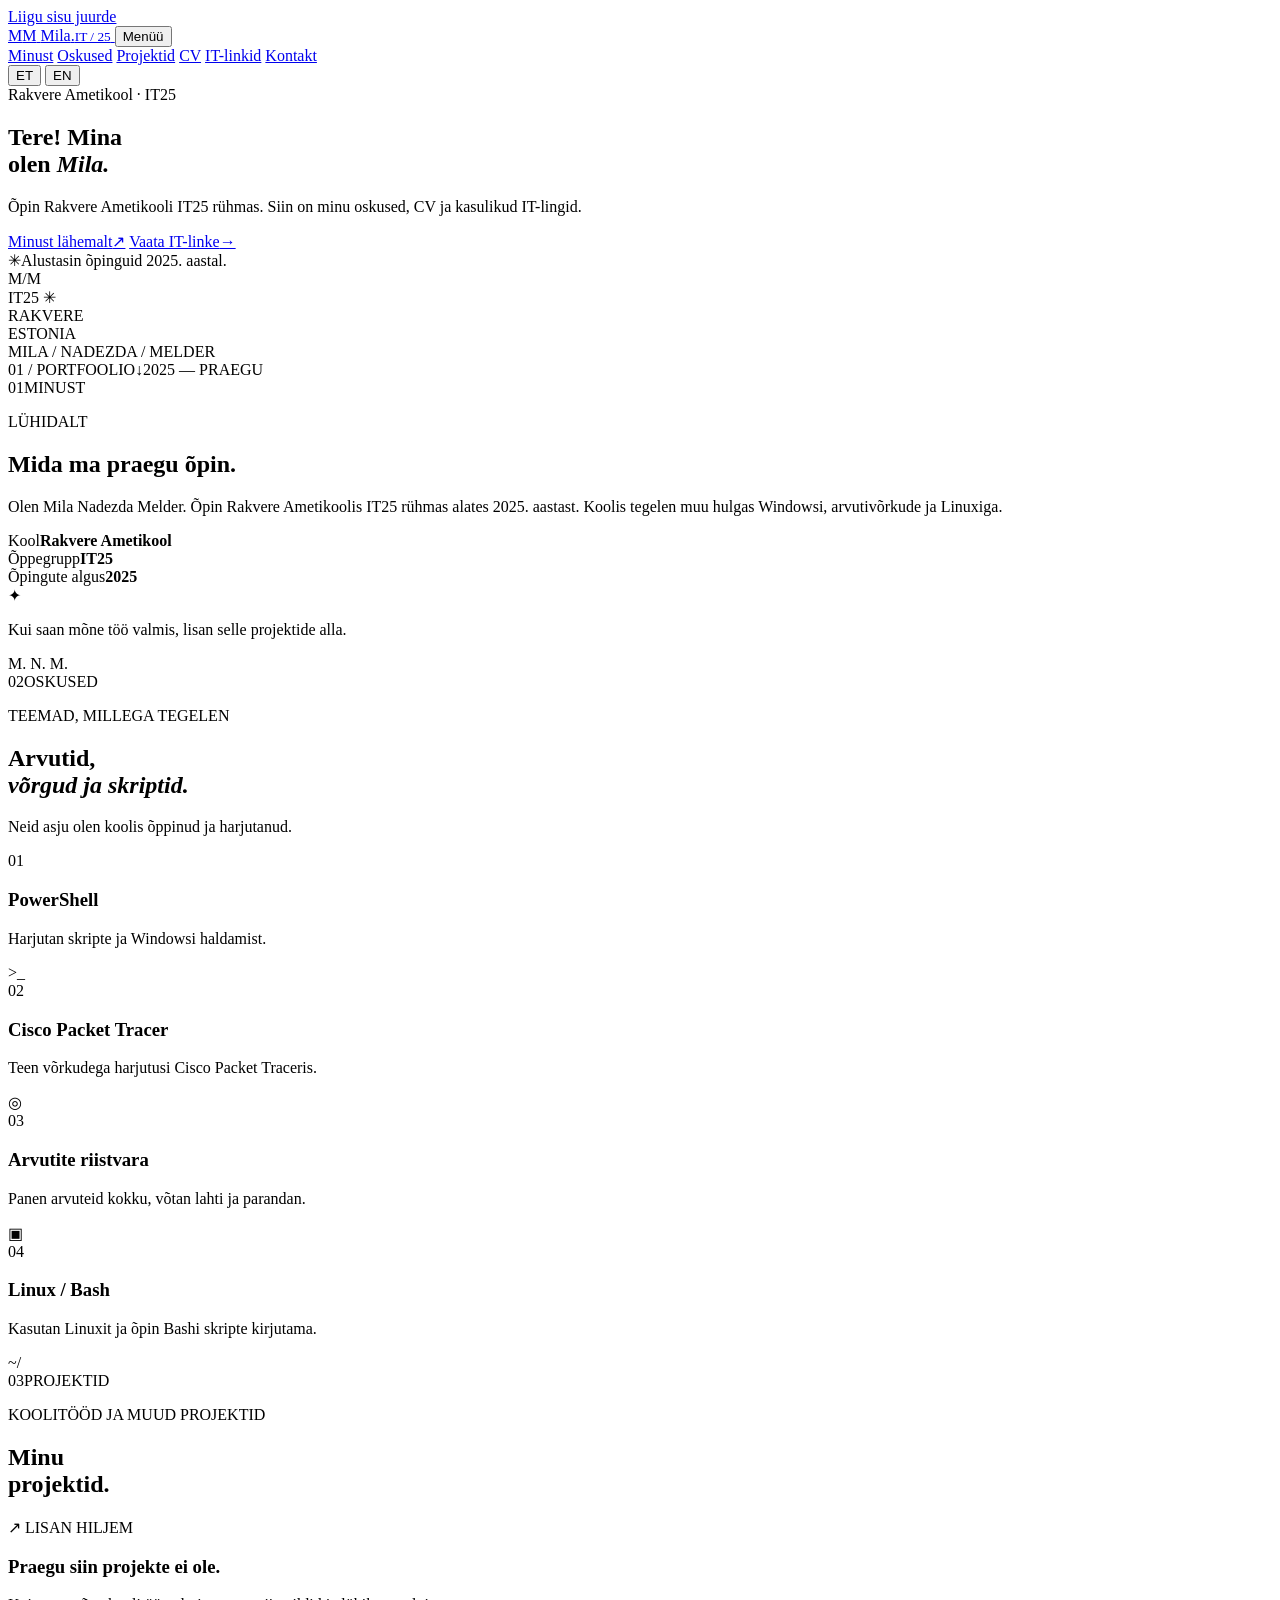
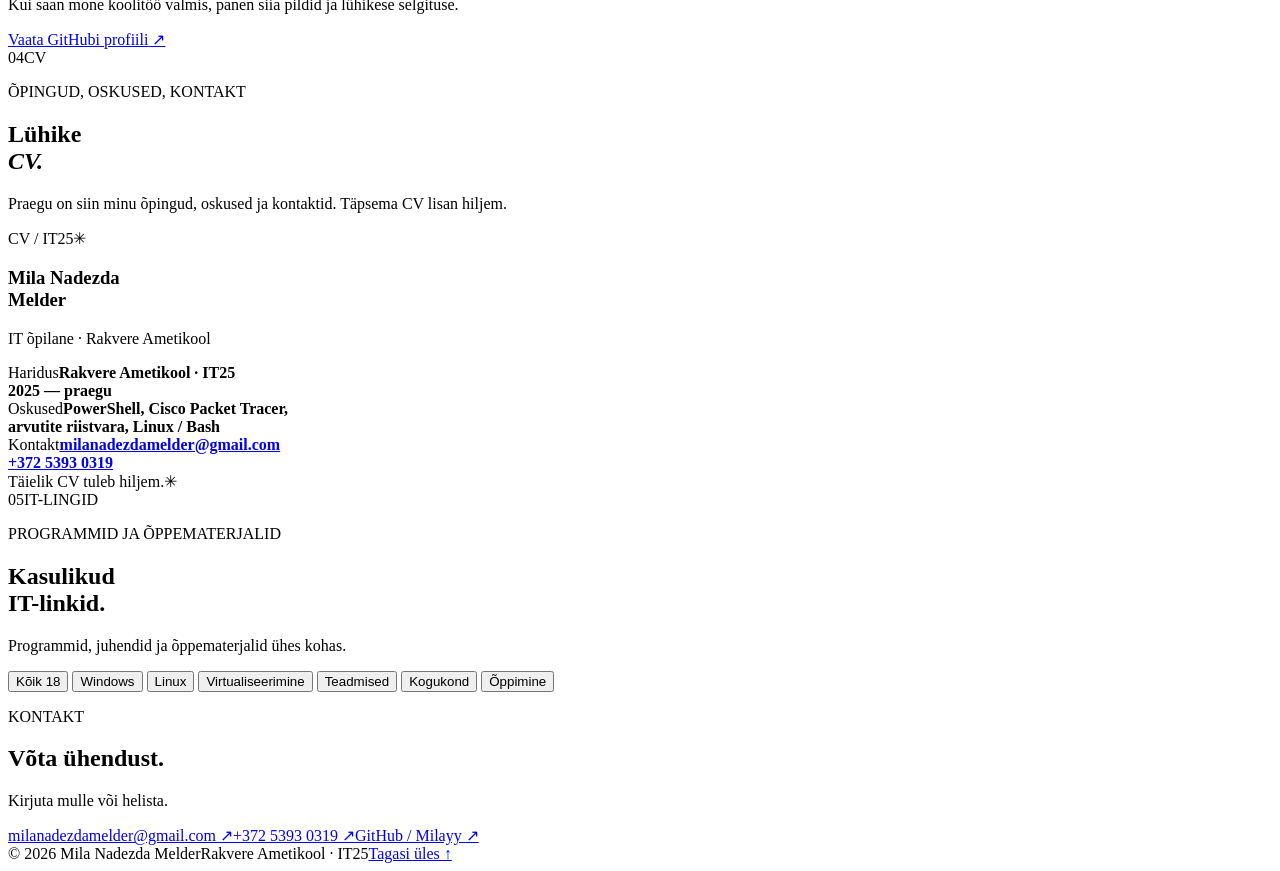
==== index.html @ a4688034 "Lisa index.html" ====
<!doctype html>
<html lang="et">
<head>
  <meta charset="utf-8">
  <meta name="viewport" content="width=device-width, initial-scale=1">
  <meta name="theme-color" content="#251a40">
  <meta name="description" content="Mila portfoolio: IT25 õpingud, oskused, CV ja kasulikud IT-lingid.">
  <title>Mila portfoolio</title>
  <link rel="stylesheet" href="styles.css">
  <script src="app.js" defer></script>
</head>
<body>
  <a class="skip-link" href="#main" data-i18n="skip">Liigu sisu juurde</a>
  <header class="site-header">
    <div class="header-inner wrap">
      <a class="wordmark" href="#algus" aria-label="Mila Nadezda Melder — avaleht">
        <span class="mark" aria-hidden="true"><span>M</span><span>M</span></span>
        <span class="wordmark-text">Mila<span class="wordmark-dot">.</span><small>IT / 25</small></span>
      </a>
      <button class="menu-toggle" type="button" aria-expanded="false" aria-controls="main-nav" data-i18n-aria="menu">Menüü</button>
      <nav id="main-nav" aria-label="Peamenüü">
        <a href="#minust" data-i18n="navAbout">Minust</a>
        <a href="#oskused" data-i18n="navSkills">Oskused</a>
        <a href="#tood" data-i18n="navWork">Projektid</a>
        <a href="#cv" data-i18n="navCv">CV</a>
        <a href="#lingid" data-i18n="navLinks">IT-linkid</a>
        <a href="#kontakt" data-i18n="navContact">Kontakt</a>
      </nav>
      <div class="language-switch" role="group" aria-label="Vali keel / Select language">
        <button type="button" data-lang="et" aria-pressed="true">ET</button>
        <button type="button" data-lang="en" aria-pressed="false">EN</button>
      </div>
    </div>
  </header>

  <main id="main">
    <section class="hero" id="algus" aria-labelledby="hero-title">
      <div class="hero-inner wrap">
        <div class="hero-copy">
          <div class="eyebrow"><span class="eyebrow-line"></span><span data-i18n="heroEyebrow">Rakvere Ametikool · IT25</span></div>
          <h1 id="hero-title"><span data-i18n="heroLine1">Tere! Mina</span><br><span data-i18n="heroLine2">olen </span><em>Mila.</em></h1>
          <p class="hero-lead" data-i18n="heroLead">Õpin Rakvere Ametikooli IT25 rühmas. Siin on minu oskused, CV ja kasulikud IT-lingid.</p>
          <div class="hero-actions">
            <a class="button button-dark" href="#minust"><span data-i18n="meetMila">Minust lähemalt</span><span aria-hidden="true">↗</span></a>
            <a class="text-link" href="#lingid"><span data-i18n="exploreLinks">Vaata IT-linke</span><span aria-hidden="true">→</span></a>
          </div>
          <div class="hero-note"><span class="note-star" aria-hidden="true">✳</span><span data-i18n="heroNote">Alustasin õpinguid 2025. aastal.</span></div>
        </div>
        <div class="hero-art" aria-label="Mila nimega abstraktne graafiline kujundus" role="img">
          <div class="art-grid" aria-hidden="true"></div>
          <div class="art-sun" aria-hidden="true"></div>
          <div class="art-frame" aria-hidden="true"><span class="art-initial">M</span><span class="art-slash">/</span><span class="art-initial art-second">M</span></div>
          <div class="art-sticker art-sticker-top">IT25 <span aria-hidden="true">✳</span></div>
          <div class="art-sticker art-sticker-bottom">RAKVERE<br>ESTONIA</div>
          <div class="art-caption" data-i18n="artCaption">MILA / NADEZDA / MELDER</div>
        </div>
      </div>
      <div class="hero-bottom wrap"><span>01 / <span data-i18n="portfolioLabel">PORTFOOLIO</span></span><span aria-hidden="true">↓</span><span data-i18n="heroPeriod">2025 — PRAEGU</span></div>
    </section>

    <section class="about section-pad wrap" id="minust" aria-labelledby="about-title">
      <div class="section-index"><span>01</span><span data-i18n="aboutLabel">MINUST</span></div>
      <div class="about-main">
        <p class="section-kicker" data-i18n="aboutKicker">LÜHIDALT</p>
        <h2 id="about-title" data-i18n="aboutTitle">Mida ma praegu õpin.</h2>
        <p class="about-copy" data-i18n="aboutCopy">Olen Mila Nadezda Melder. Õpin Rakvere Ametikoolis IT25 rühmas alates 2025. aastast. Koolis tegelen muu hulgas Windowsi, arvutivõrkude ja Linuxiga.</p>
        <div class="fact-strip">
          <div><span data-i18n="factSchool">Kool</span><strong>Rakvere Ametikool</strong></div>
          <div><span data-i18n="factGroup">Õppegrupp</span><strong>IT25</strong></div>
          <div><span data-i18n="factSince">Õpingute algus</span><strong>2025</strong></div>
        </div>
      </div>
      <div class="about-aside"><span class="aside-spark" aria-hidden="true">✦</span><p data-i18n="asideText">Kui saan mõne töö valmis, lisan selle projektide alla.</p><span class="aside-rule"></span><span class="aside-signature">M. N. M.</span></div>
    </section>

    <section class="skills section-pad" id="oskused" aria-labelledby="skills-title">
      <div class="wrap skills-grid">
        <div class="section-heading">
          <div class="section-index"><span>02</span><span data-i18n="skillsLabel">OSKUSED</span></div>
          <p class="section-kicker" data-i18n="skillsKicker">TEEMAD, MILLEGA TEGELEN</p>
          <h2 id="skills-title" data-i18n="skillsTitle">Arvutid,<br><em>võrgud ja skriptid.</em></h2>
          <p data-i18n="skillsIntro">Neid asju olen koolis õppinud ja harjutanud.</p>
        </div>
        <div class="skill-list">
          <article class="skill-item"><span class="skill-number">01</span><div><h3>PowerShell</h3><p data-i18n="skillPowerShell">Harjutan skripte ja Windowsi haldamist.</p></div><span class="skill-icon" aria-hidden="true">&gt;_</span></article>
          <article class="skill-item"><span class="skill-number">02</span><div><h3>Cisco Packet Tracer</h3><p data-i18n="skillCisco">Teen võrkudega harjutusi Cisco Packet Traceris.</p></div><span class="skill-icon" aria-hidden="true">◎</span></article>
          <article class="skill-item"><span class="skill-number">03</span><div><h3 data-i18n="hardwareTitle">Arvutite riistvara</h3><p data-i18n="skillHardware">Panen arvuteid kokku, võtan lahti ja parandan.</p></div><span class="skill-icon" aria-hidden="true">▣</span></article>
          <article class="skill-item"><span class="skill-number">04</span><div><h3>Linux / Bash</h3><p data-i18n="skillLinux">Kasutan Linuxit ja õpin Bashi skripte kirjutama.</p></div><span class="skill-icon" aria-hidden="true">~/</span></article>
        </div>
      </div>
    </section>

    <section class="work section-pad wrap" id="tood" aria-labelledby="work-title">
      <div class="section-index"><span>03</span><span data-i18n="workLabel">PROJEKTID</span></div>
      <div class="work-layout">
        <div class="work-heading"><p class="section-kicker" data-i18n="workKicker">KOOLITÖÖD JA MUUD PROJEKTID</p><h2 id="work-title" data-i18n="workTitle">Minu<br>projektid.</h2></div>
        <div class="work-card">
          <span class="work-card-icon" aria-hidden="true">↗</span>
          <span class="work-card-tag" data-i18n="workTag">LISAN HILJEM</span>
          <h3 data-i18n="workCardTitle">Praegu siin projekte ei ole.</h3>
          <p data-i18n="workCardCopy">Kui saan mõne koolitöö valmis, panen siia pildid ja lühikese selgituse.</p>
          <a href="https://github.com/Milayy" target="_blank" rel="noopener noreferrer"><span data-i18n="githubVisit">Vaata GitHubi profiili</span><span aria-hidden="true"> ↗</span></a>
        </div>
      </div>
    </section>

    <section class="cv section-pad" id="cv" aria-labelledby="cv-title">
      <div class="wrap cv-layout">
        <div class="section-heading">
          <div class="section-index"><span>04</span><span>CV</span></div>
          <p class="section-kicker" data-i18n="cvKicker">ÕPINGUD, OSKUSED, KONTAKT</p>
          <h2 id="cv-title" data-i18n="cvTitle">Lühike<br><em>CV.</em></h2>
          <p data-i18n="cvIntro">Praegu on siin minu õpingud, oskused ja kontaktid. Täpsema CV lisan hiljem.</p>
        </div>
        <div class="cv-paper">
          <div class="cv-paper-top"><span>CV / IT25</span><span class="cv-paper-symbol" aria-hidden="true">✳</span></div>
          <h3>Mila Nadezda<br>Melder</h3>
          <p class="cv-role" data-i18n="cvRole">IT õpilane · Rakvere Ametikool</p>
          <div class="cv-line"><span data-i18n="cvEducation">Haridus</span><strong>Rakvere Ametikool · IT25<br>2025 — <span data-i18n="now">praegu</span></strong></div>
          <div class="cv-line"><span data-i18n="cvSkills">Oskused</span><strong data-i18n="cvSkillsValue">PowerShell, Cisco Packet Tracer,<br>arvutite riistvara, Linux / Bash</strong></div>
          <div class="cv-line"><span data-i18n="cvContacts">Kontakt</span><strong><a href="mailto:milanadezdamelder@gmail.com">milanadezdamelder@gmail.com</a><br><a href="tel:+37253930319">+372 5393 0319</a></strong></div>
          <div class="cv-paper-bottom"><span data-i18n="cvFullLater">Täielik CV tuleb hiljem.</span><span aria-hidden="true">✳</span></div>
        </div>
      </div>
    </section>

    <section class="resources section-pad wrap" id="lingid" aria-labelledby="links-title">
      <div class="section-index"><span>05</span><span data-i18n="linksLabel">IT-LINGID</span></div>
      <div class="resources-heading"><div><p class="section-kicker" data-i18n="linksKicker">PROGRAMMID JA ÕPPEMATERJALID</p><h2 id="links-title" data-i18n="linksTitle">Kasulikud<br>IT-linkid.</h2></div><p data-i18n="linksIntro">Programmid, juhendid ja õppematerjalid ühes kohas.</p></div>
      <div class="resource-controls" role="group" aria-label="Filtreeri IT-linke / Filter IT links">
        <button type="button" data-filter="all" class="active" aria-pressed="true" data-i18n="filterAll">Kõik <span>18</span></button>
        <button type="button" data-filter="windows" aria-pressed="false" data-i18n="filterWindows">Windows</button>
        <button type="button" data-filter="linux" aria-pressed="false">Linux</button>
        <button type="button" data-filter="virtual" aria-pressed="false" data-i18n="filterVirtual">Virtualiseerimine</button>
        <button type="button" data-filter="reference" aria-pressed="false" data-i18n="filterReference">Teadmised</button>
        <button type="button" data-filter="community" aria-pressed="false" data-i18n="filterCommunity">Kogukond</button>
        <button type="button" data-filter="learning" aria-pressed="false" data-i18n="filterLearning">Õppimine</button>
      </div>
      <div id="resource-grid" class="resource-grid" aria-live="polite"></div>
    </section>

    <section class="contact" id="kontakt" aria-labelledby="contact-title">
      <div class="wrap contact-inner"><div><p class="section-kicker" data-i18n="contactKicker">KONTAKT</p><h2 id="contact-title" data-i18n="contactTitle">Võta ühendust<span>.</span></h2><p data-i18n="contactCopy">Kirjuta mulle või helista.</p></div><div class="contact-details"><a class="contact-email" href="mailto:milanadezdamelder@gmail.com">milanadezdamelder@gmail.com <span aria-hidden="true">↗</span></a><a href="tel:+37253930319">+372 5393 0319 <span aria-hidden="true">↗</span></a><a href="https://github.com/Milayy" target="_blank" rel="noopener noreferrer">GitHub / Milayy <span aria-hidden="true">↗</span></a></div></div>
    </section>
  </main>
  <footer class="footer"><div class="wrap footer-inner"><span>© <span id="year">2026</span> Mila Nadezda Melder</span><span data-i18n="footerSchool">Rakvere Ametikool · IT25</span><a href="#algus" data-i18n="backTop">Tagasi üles ↑</a></div></footer>
</body>
</html>
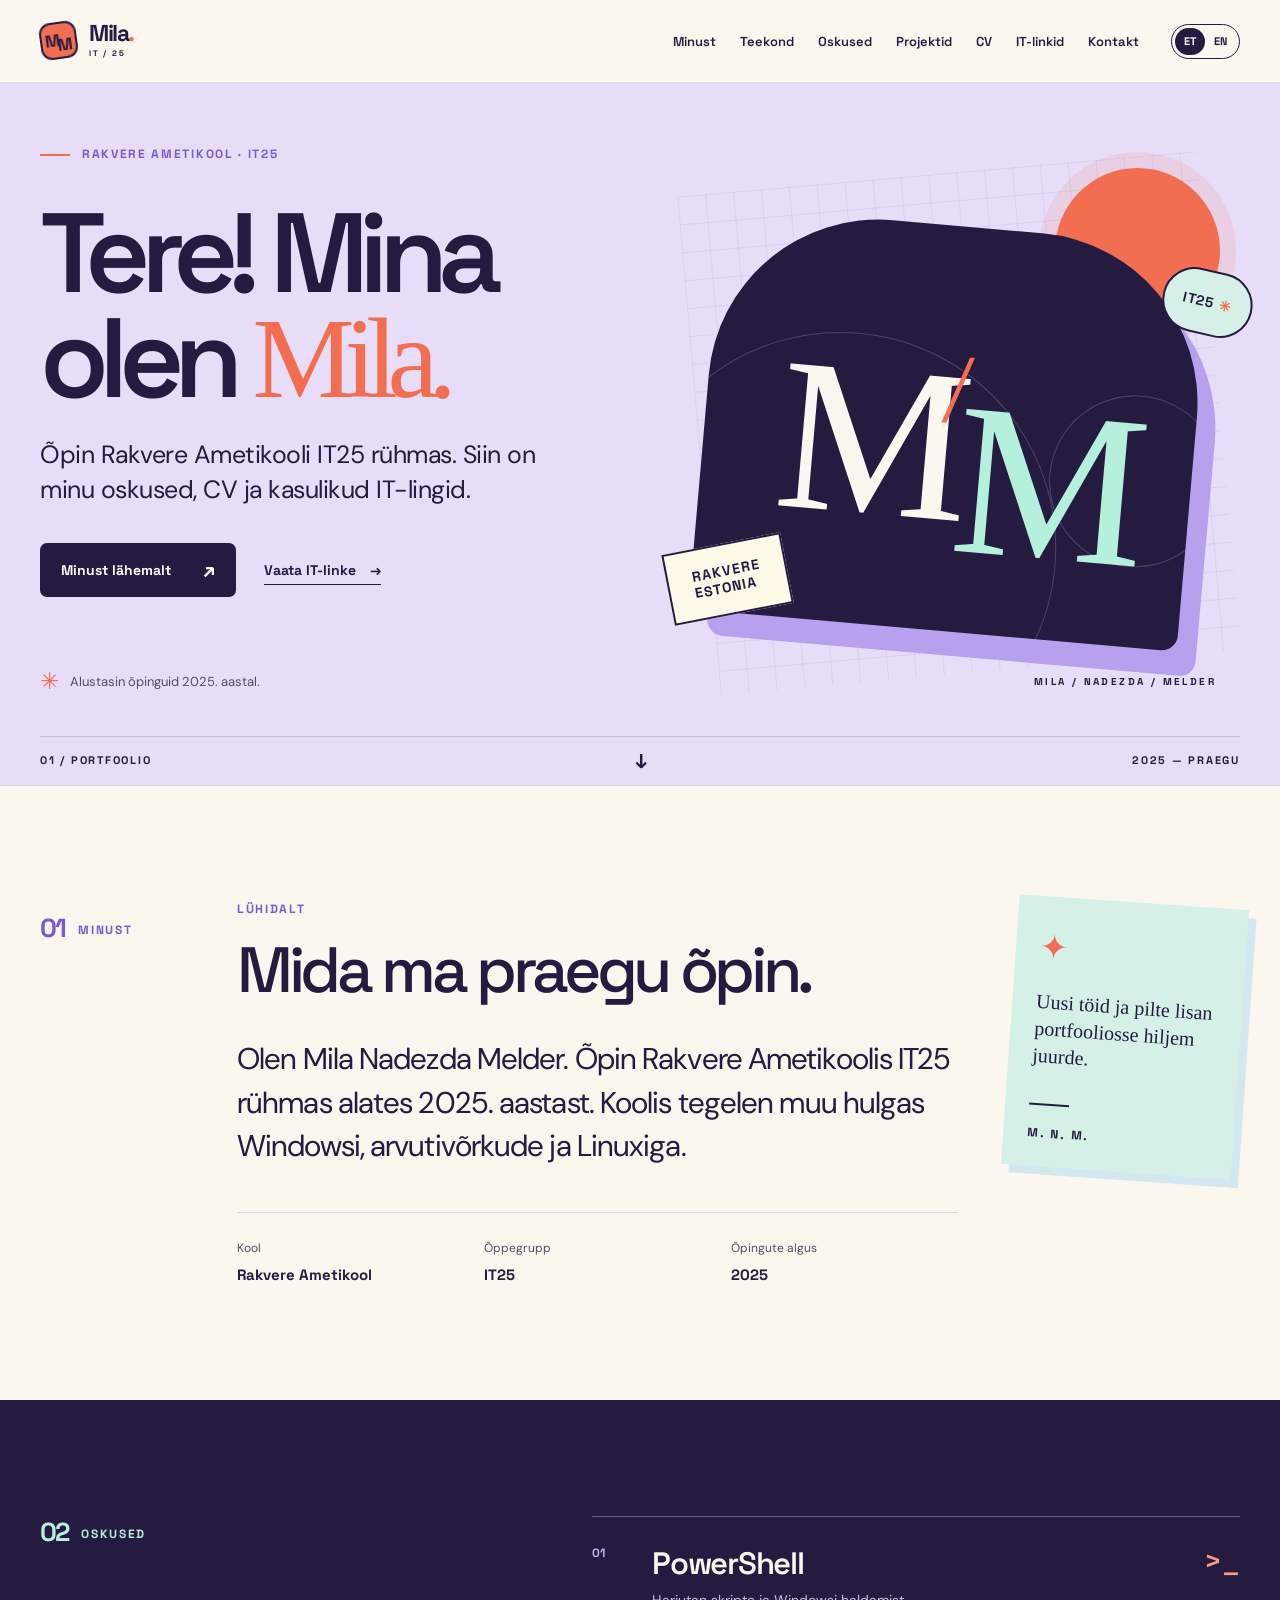
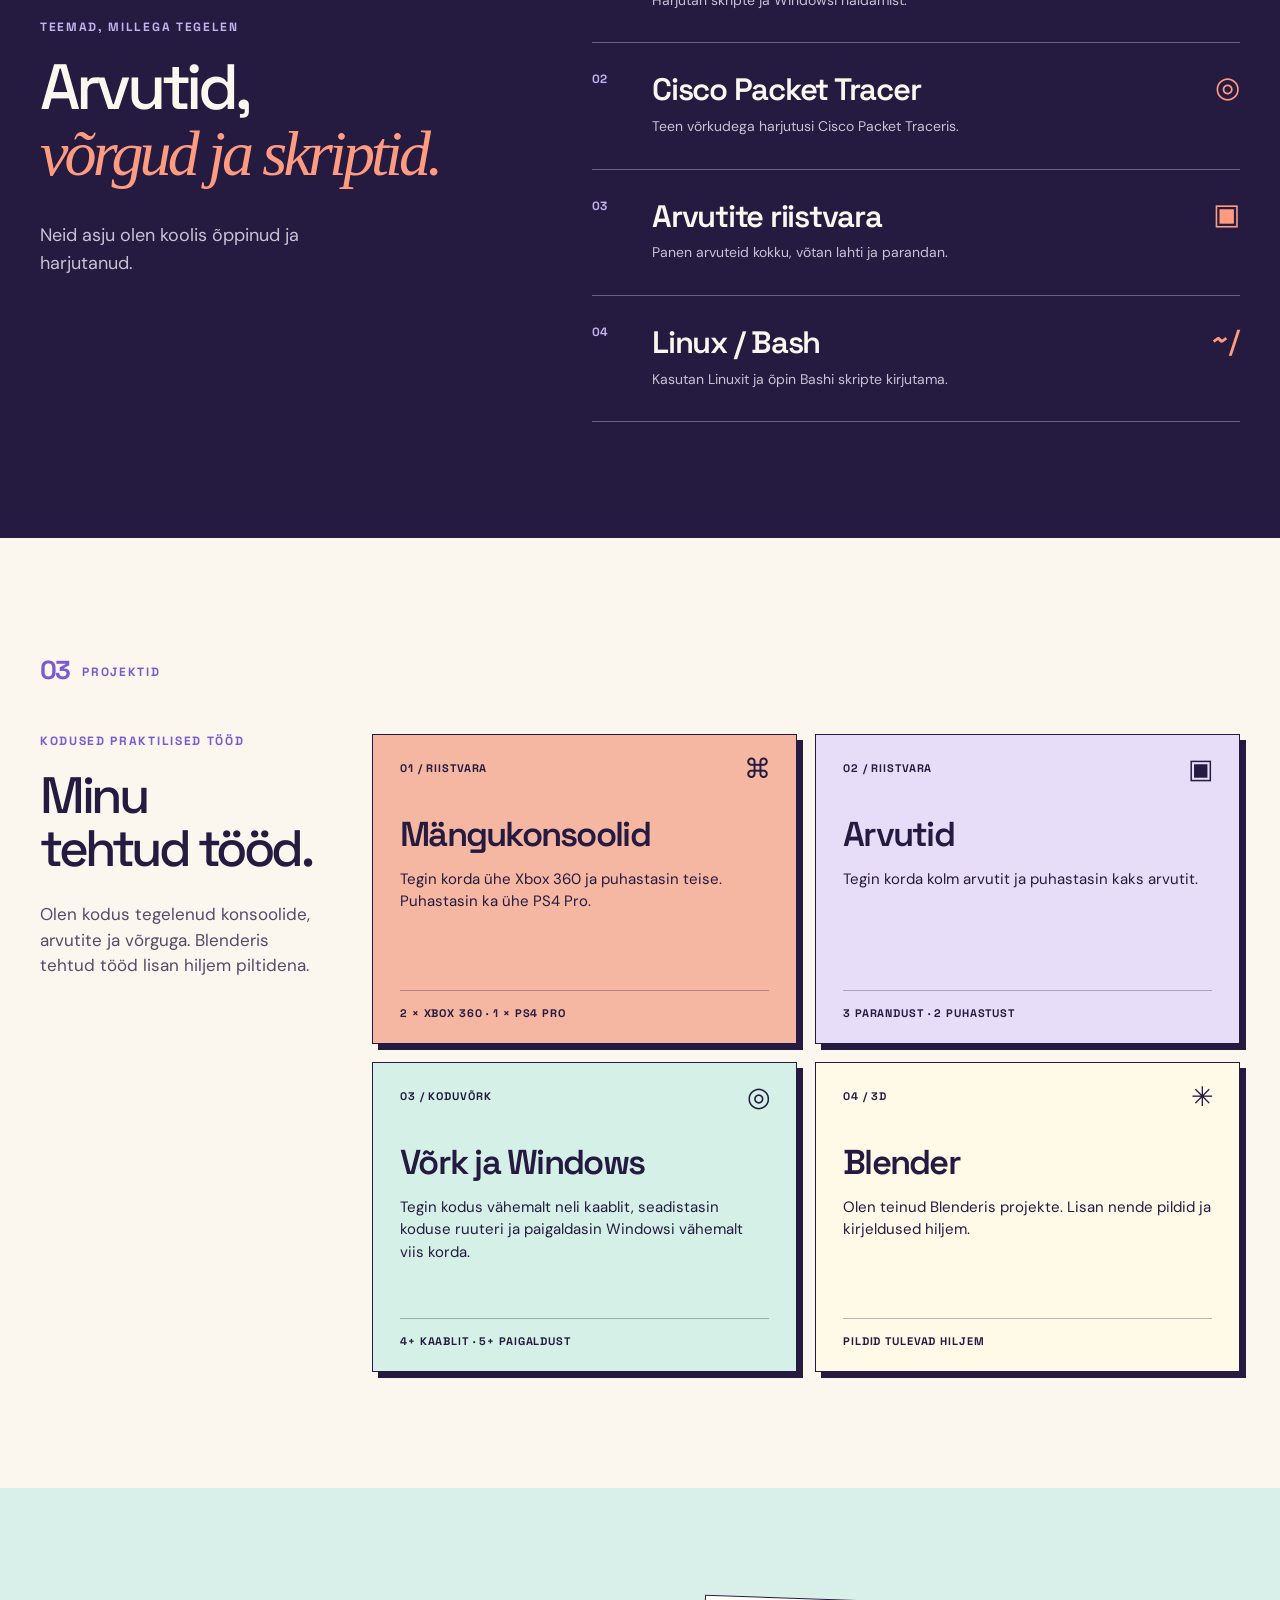
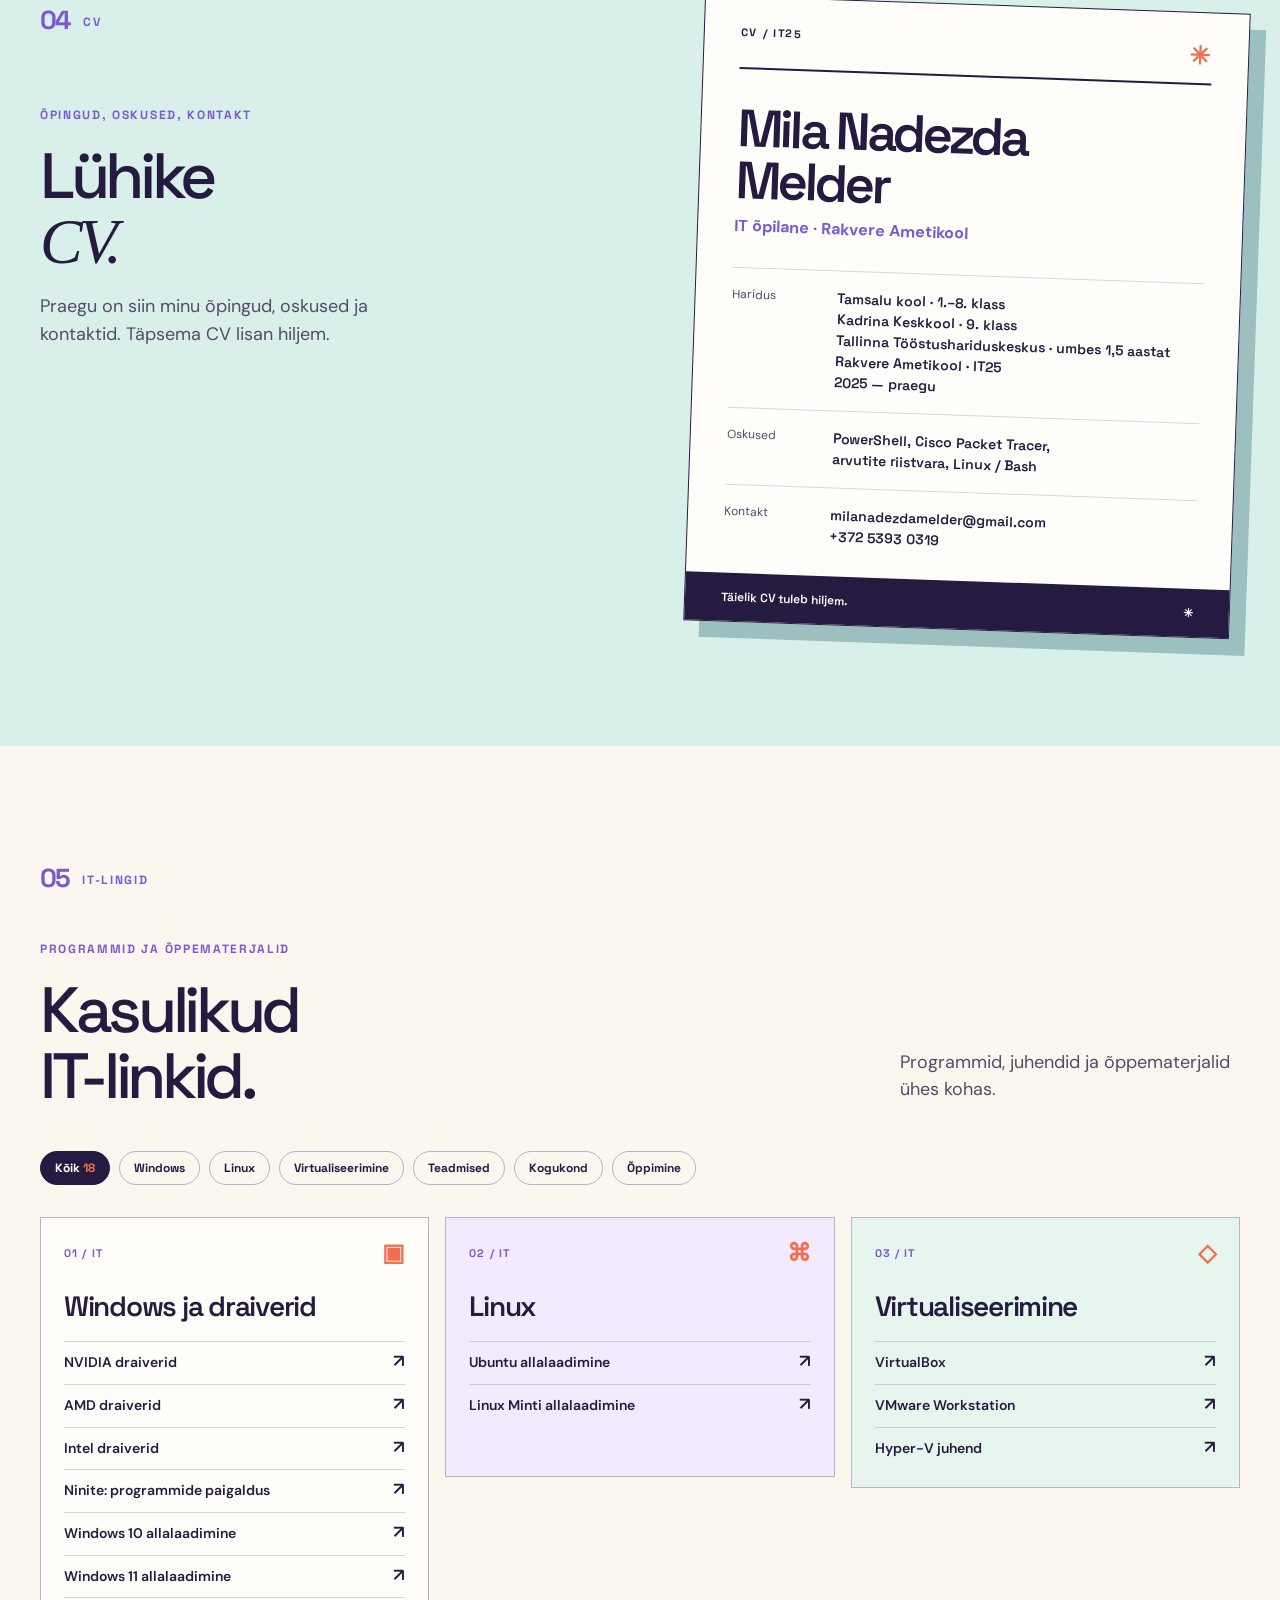
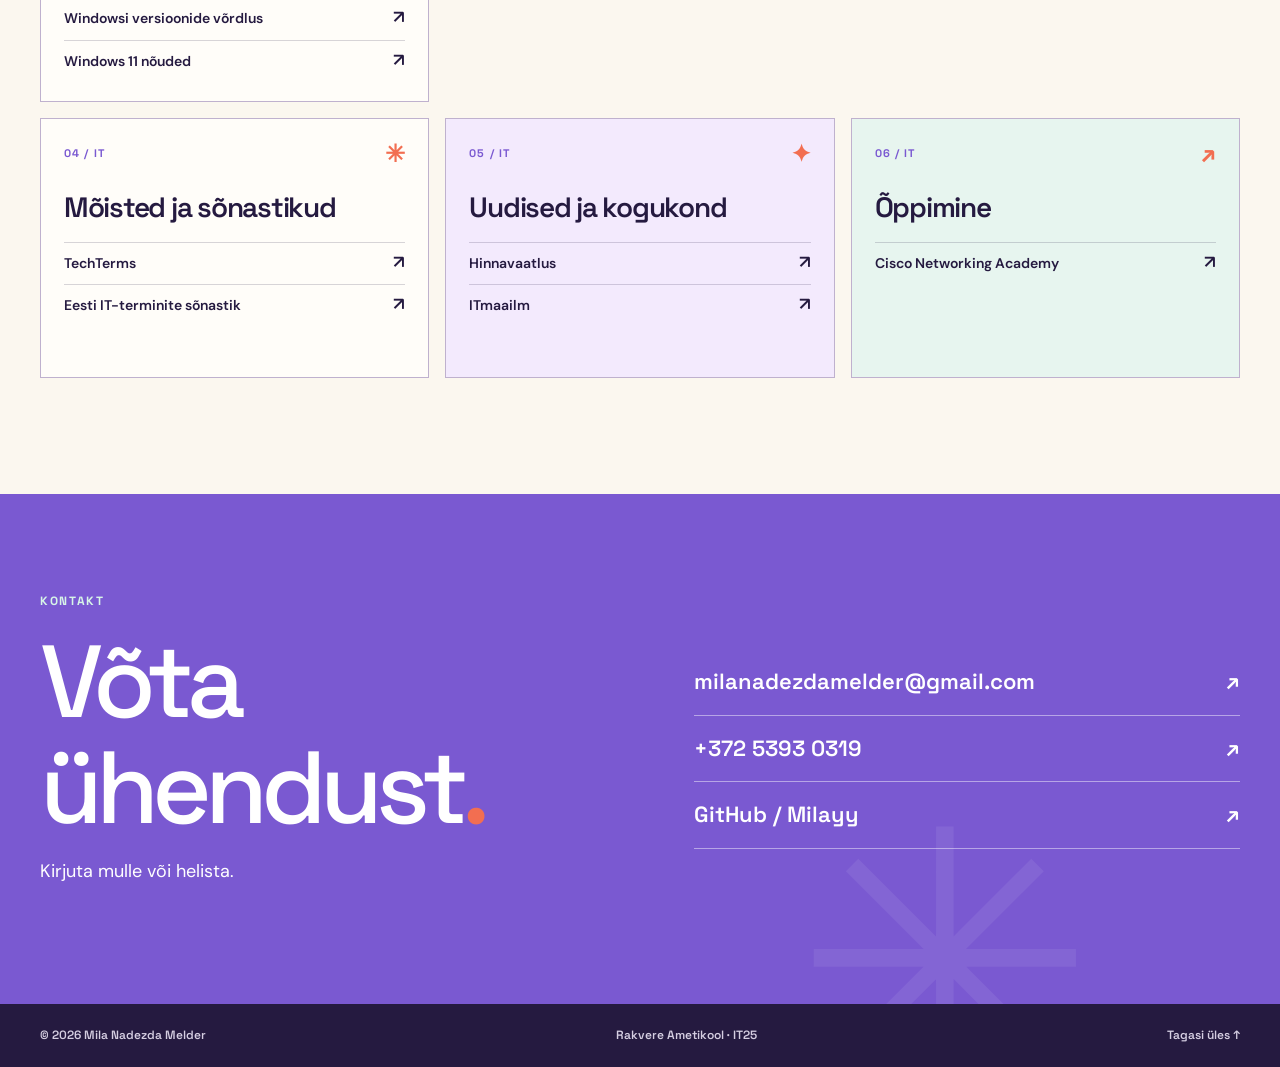
==== commit 2561f1d7: "Uuenda index.html" ====
--- a/index.html
+++ b/index.html
@@ -9,7 +9,7 @@
   <link rel="stylesheet" href="styles.css">
   <script src="app.js" defer></script>
 </head>
-<body>
+<body data-page="home">
   <a class="skip-link" href="#main" data-i18n="skip">Liigu sisu juurde</a>
   <header class="site-header">
     <div class="header-inner wrap">
@@ -20,6 +20,7 @@
       <button class="menu-toggle" type="button" aria-expanded="false" aria-controls="main-nav" data-i18n-aria="menu">Menüü</button>
       <nav id="main-nav" aria-label="Peamenüü">
         <a href="#minust" data-i18n="navAbout">Minust</a>
+        <a href="teekond.html" data-i18n="navJourney">Teekond</a>
         <a href="#oskused" data-i18n="navSkills">Oskused</a>
         <a href="#tood" data-i18n="navWork">Projektid</a>
         <a href="#cv" data-i18n="navCv">CV</a>
@@ -70,7 +71,7 @@
           <div><span data-i18n="factSince">Õpingute algus</span><strong>2025</strong></div>
         </div>
       </div>
-      <div class="about-aside"><span class="aside-spark" aria-hidden="true">✦</span><p data-i18n="asideText">Kui saan mõne töö valmis, lisan selle projektide alla.</p><span class="aside-rule"></span><span class="aside-signature">M. N. M.</span></div>
+      <div class="about-aside"><span class="aside-spark" aria-hidden="true">✦</span><p data-i18n="asideText">Uusi töid ja pilte lisan portfooliosse hiljem juurde.</p><span class="aside-rule"></span><span class="aside-signature">M. N. M.</span></div>
     </section>
 
     <section class="skills section-pad" id="oskused" aria-labelledby="skills-title">
@@ -93,13 +94,12 @@
     <section class="work section-pad wrap" id="tood" aria-labelledby="work-title">
       <div class="section-index"><span>03</span><span data-i18n="workLabel">PROJEKTID</span></div>
       <div class="work-layout">
-        <div class="work-heading"><p class="section-kicker" data-i18n="workKicker">KOOLITÖÖD JA MUUD PROJEKTID</p><h2 id="work-title" data-i18n="workTitle">Minu<br>projektid.</h2></div>
-        <div class="work-card">
-          <span class="work-card-icon" aria-hidden="true">↗</span>
-          <span class="work-card-tag" data-i18n="workTag">LISAN HILJEM</span>
-          <h3 data-i18n="workCardTitle">Praegu siin projekte ei ole.</h3>
-          <p data-i18n="workCardCopy">Kui saan mõne koolitöö valmis, panen siia pildid ja lühikese selgituse.</p>
-          <a href="https://github.com/Milayy" target="_blank" rel="noopener noreferrer"><span data-i18n="githubVisit">Vaata GitHubi profiili</span><span aria-hidden="true"> ↗</span></a>
+        <div class="work-heading"><p class="section-kicker" data-i18n="workKicker">KODUSED PRAKTILISED TÖÖD</p><h2 id="work-title" data-i18n="workTitle">Minu<br>tehtud tööd.</h2><p data-i18n="workIntro">Olen kodus tegelenud konsoolide, arvutite ja võrguga. Blenderis tehtud tööd lisan hiljem piltidena.</p></div>
+        <div class="work-grid">
+          <article class="project-card"><span class="project-number">01 / <span data-i18n="projectHardware">RIISTVARA</span></span><span class="project-icon" aria-hidden="true">⌘</span><h3 data-i18n="projectConsolesTitle">Mängukonsoolid</h3><p data-i18n="projectConsolesCopy">Tegin korda ühe Xbox 360 ja puhastasin teise. Puhastasin ka ühe PS4 Pro.</p><span class="project-detail">2 × XBOX 360 · 1 × PS4 PRO</span></article>
+          <article class="project-card"><span class="project-number">02 / <span data-i18n="projectHardware">RIISTVARA</span></span><span class="project-icon" aria-hidden="true">▣</span><h3 data-i18n="projectComputersTitle">Arvutid</h3><p data-i18n="projectComputersCopy">Tegin korda kolm arvutit ja puhastasin kaks arvutit.</p><span class="project-detail" data-i18n="projectComputersDetail">3 PARANDUST · 2 PUHASTUST</span></article>
+          <article class="project-card"><span class="project-number">03 / <span data-i18n="projectNetwork">KODUVÕRK</span></span><span class="project-icon" aria-hidden="true">◎</span><h3 data-i18n="projectNetworkTitle">Võrk ja Windows</h3><p data-i18n="projectNetworkCopy">Tegin kodus vähemalt neli kaablit, seadistasin koduse ruuteri ja paigaldasin Windowsi vähemalt viis korda.</p><span class="project-detail" data-i18n="projectNetworkDetail">4+ KAABLIT · 5+ PAIGALDUST</span></article>
+          <article class="project-card"><span class="project-number">04 / <span data-i18n="projectCreative">3D</span></span><span class="project-icon" aria-hidden="true">✳</span><h3>Blender</h3><p data-i18n="projectBlenderCopy">Olen teinud Blenderis projekte. Lisan nende pildid ja kirjeldused hiljem.</p><span class="project-detail" data-i18n="projectBlenderDetail">PILDID TULEVAD HILJEM</span></article>
         </div>
       </div>
     </section>
@@ -116,7 +116,7 @@
           <div class="cv-paper-top"><span>CV / IT25</span><span class="cv-paper-symbol" aria-hidden="true">✳</span></div>
           <h3>Mila Nadezda<br>Melder</h3>
           <p class="cv-role" data-i18n="cvRole">IT õpilane · Rakvere Ametikool</p>
-          <div class="cv-line"><span data-i18n="cvEducation">Haridus</span><strong>Rakvere Ametikool · IT25<br>2025 — <span data-i18n="now">praegu</span></strong></div>
+          <div class="cv-line"><span data-i18n="cvEducation">Haridus</span><strong><span data-i18n="cvBasic">Tamsalu kool · 1.–8. klass<br>Kadrina Keskkool · 9. klass<br>Tallinna Tööstushariduskeskus · umbes 1,5 aastat</span><br>Rakvere Ametikool · IT25<br>2025 — <span data-i18n="now">praegu</span></strong></div>
           <div class="cv-line"><span data-i18n="cvSkills">Oskused</span><strong data-i18n="cvSkillsValue">PowerShell, Cisco Packet Tracer,<br>arvutite riistvara, Linux / Bash</strong></div>
           <div class="cv-line"><span data-i18n="cvContacts">Kontakt</span><strong><a href="mailto:milanadezdamelder@gmail.com">milanadezdamelder@gmail.com</a><br><a href="tel:+37253930319">+372 5393 0319</a></strong></div>
           <div class="cv-paper-bottom"><span data-i18n="cvFullLater">Täielik CV tuleb hiljem.</span><span aria-hidden="true">✳</span></div>
--- a/styles.css
+++ b/styles.css
@@ -0,0 +1,53 @@
+@import url('https://fonts.googleapis.com/css2?family=DM+Sans:wght@400;500;600;700&family=Space+Grotesk:wght@400;500;600;700&display=swap');
+
+:root{--ink:#251a40;--ink-soft:#554a68;--paper:#fbf7ef;--white:#fffdf9;--violet:#7a59d1;--coral:#f26e51;--mint:#d5f1e7;--line:#dcd4e4;--serif:Georgia,'Times New Roman',serif;--sans:'DM Sans',Arial,sans-serif;--display:'Space Grotesk',Arial,sans-serif}
+*{box-sizing:border-box}html{scroll-behavior:smooth;scroll-padding-top:90px}body{margin:0;background:var(--paper);color:var(--ink);font-family:var(--sans);font-size:16px;line-height:1.55}button,a{font:inherit}button{cursor:pointer}a{color:inherit}a:focus-visible,button:focus-visible{outline:3px solid var(--coral);outline-offset:4px}::selection{background:#d9c8fa;color:var(--ink)}.wrap{width:min(1200px,calc(100% - 64px));margin:0 auto}.skip-link{position:absolute;z-index:20;top:-60px;left:16px;padding:9px 16px;background:var(--white)}.skip-link:focus{top:10px}.section-pad{padding-top:116px;padding-bottom:116px}.section-kicker,.section-index,.eyebrow{font:700 12px/1.3 var(--display);letter-spacing:.14em;text-transform:uppercase}.section-kicker{color:var(--violet);margin:0 0 20px}.section-index{display:flex;align-items:center;gap:14px;color:var(--violet);white-space:nowrap}.section-index span:first-child{font-size:26px;letter-spacing:-.09em}.section-index span:nth-child(2){padding-top:3px}.section-heading h2,.about h2,.work h2,.resources h2,.contact h2{font:500 clamp(42px,5vw,74px)/1.03 var(--display);letter-spacing:-.068em;margin:0}.section-heading h2 em{font-family:var(--serif);font-weight:400;letter-spacing:-.06em}.section-heading>p:last-child{max-width:360px;color:var(--ink-soft);font-size:18px}
+
+.site-header{position:sticky;top:0;z-index:10;background:rgba(251,247,239,.94);border-bottom:1px solid rgba(37,26,64,.12);backdrop-filter:blur(16px)}.header-inner{min-height:82px;display:flex;align-items:center;gap:32px}.wordmark{display:flex;align-items:center;gap:12px;text-decoration:none;flex-shrink:0}.mark{width:37px;height:37px;border:2px solid var(--ink);border-radius:11px;display:flex;align-items:center;justify-content:center;transform:rotate(-8deg);font:bold 17px/1 var(--display);letter-spacing:-.21em;padding-right:4px;background:var(--coral)}.mark span:nth-child(2){transform:translateY(5px)}.wordmark-text{font:700 23px/1 var(--display);letter-spacing:-.06em}.wordmark-dot{color:var(--coral)}.wordmark small{display:block;font:700 8px/1.6 var(--display);letter-spacing:.22em;margin-top:2px}.header-inner nav{display:flex;align-items:center;gap:24px;margin-left:auto}.header-inner nav a{font:600 13px/1 var(--display);text-decoration:none;transition:color .2s}.header-inner nav a:hover{color:var(--violet)}.language-switch{display:flex;border:1px solid var(--ink);border-radius:40px;padding:3px;flex-shrink:0}.language-switch button{border:0;background:transparent;color:var(--ink);border-radius:30px;font:700 11px/1 var(--display);padding:8px 9px}.language-switch button[aria-pressed=true]{background:var(--ink);color:#fff}.menu-toggle{display:none}
+
+.hero{background:#e7ddf9;overflow:hidden;border-bottom:1px solid var(--line)}.hero-inner{display:grid;grid-template-columns:1.04fr .96fr;min-height:640px;align-items:center;gap:30px;padding-top:64px;padding-bottom:36px}.eyebrow{display:flex;align-items:center;gap:12px;color:var(--violet)}.eyebrow-line{width:30px;height:2px;background:var(--coral)}.hero h1{font:600 clamp(64px,8.8vw,132px)/.94 var(--display);letter-spacing:-.086em;margin:38px 0 25px}.hero h1 em{font:400 1.02em/.9 var(--serif);letter-spacing:-.09em;color:var(--coral)}.hero-lead{font-size:clamp(18px,2.1vw,25px);line-height:1.4;max-width:550px;letter-spacing:-.02em}.hero-actions{display:flex;align-items:center;gap:28px;flex-wrap:wrap;margin-top:36px}.button{display:inline-flex;align-items:center;justify-content:space-between;gap:32px;padding:17px 21px;min-width:186px;text-decoration:none;border-radius:7px;font:700 14px/1 var(--display);transition:transform .2s,background .2s}.button:hover{transform:translateY(-3px)}.button-dark{background:var(--ink);color:white}.button-dark:hover{background:var(--violet)}.button span:last-child{font-size:20px}.text-link{font:700 14px/1 var(--display);text-decoration:none;border-bottom:1px solid var(--ink);padding:7px 0}.text-link span:last-child{margin-left:14px}.hero-note{margin-top:67px;display:flex;align-items:center;gap:11px;font-size:13px;color:var(--ink-soft)}.note-star{font-size:23px;color:var(--coral)}.hero-art{height:530px;position:relative;isolation:isolate}.art-grid{position:absolute;inset:15px 20px;background-image:linear-gradient(#8b70c322 1px,transparent 1px),linear-gradient(90deg,#8b70c322 1px,transparent 1px);background-size:28px 28px;transform:rotate(-5deg)}.art-sun{position:absolute;right:20px;top:10px;width:165px;height:165px;background:var(--coral);border-radius:50%;box-shadow:0 0 0 16px rgba(242,110,81,.13)}.art-frame{position:absolute;inset:68px 45px 57px 27px;background:var(--ink);border-radius:170px 170px 16px 16px;transform:rotate(5deg);box-shadow:20px 24px 0 #b7a0ed;display:flex;align-items:center;justify-content:center;color:var(--paper);overflow:hidden}.art-frame:before{content:"";position:absolute;width:430px;height:430px;border:1px solid #ffffff30;border-radius:50%;top:115px;left:-70px}.art-frame:after{content:"";position:absolute;width:170px;height:170px;border:1px solid #ffffff30;border-radius:50%;bottom:80px;right:-30px}.art-initial{font:400 clamp(110px,17vw,255px)/1 var(--serif);letter-spacing:-.17em;z-index:1;transform:translateY(18px)}.art-second{color:#b5f0dc;transform:translate(-5px,48px)}.art-slash{color:var(--coral);font:400 100px/1 var(--serif);z-index:1;transform:translate(5px,-40px)}.art-sticker{position:absolute;z-index:2;font:700 14px/1.2 var(--display);letter-spacing:.08em}.art-sticker-top{right:-13px;top:112px;background:var(--mint);border:2px solid var(--ink);border-radius:100px;padding:22px 18px;transform:rotate(13deg)}.art-sticker-top span{color:var(--coral)}.art-sticker-bottom{left:-11px;bottom:74px;background:#fff9e7;border:2px solid var(--ink);padding:17px 24px;transform:rotate(-11deg)}.art-caption{position:absolute;right:24px;bottom:1px;font:700 10px/1 var(--display);letter-spacing:.24em}.hero-bottom{display:flex;justify-content:space-between;align-items:center;border-top:1px solid #251a4029;padding:14px 0;font:700 11px/1 var(--display);letter-spacing:.16em}.hero-bottom>span:nth-child(2){font-size:20px}
+
+.about{display:grid;grid-template-columns:145px minmax(0,1fr) 230px;gap:52px;align-items:start}.about .section-index{margin-top:10px}.about h2{max-width:690px}.about-copy{font-size:clamp(20px,2.5vw,30px);line-height:1.45;letter-spacing:-.03em;max-width:720px;margin:34px 0 44px}.fact-strip{display:grid;grid-template-columns:repeat(3,1fr);border-top:1px solid var(--line);padding-top:26px;gap:20px}.fact-strip div{display:flex;flex-direction:column;gap:7px}.fact-strip span{font-size:12px;color:var(--ink-soft)}.fact-strip strong{font:700 15px/1.3 var(--display)}.about-aside{background:var(--mint);padding:25px 24px 22px;min-height:270px;transform:rotate(4deg);box-shadow:8px 8px 0 #d3e7f1}.aside-spark{color:var(--coral);font-size:34px}.about-aside p{font:500 20px/1.35 var(--serif);margin:14px 0 34px}.aside-rule{display:block;width:40px;height:2px;background:var(--ink);margin-bottom:15px}.aside-signature{font:700 12px/1 var(--display);letter-spacing:.15em}
+
+.skills{background:var(--ink);color:var(--paper)}.skills-grid{display:grid;grid-template-columns:.8fr 1.2fr;gap:10%}.skills .section-index{color:#b5f0dc;margin-bottom:70px}.skills .section-kicker{color:#c3b2ed}.skills .section-heading h2 em{color:#ff9b80}.skills .section-heading>p:last-child{color:#c9c2d3;max-width:320px;margin-top:35px}.skill-list{border-top:1px solid #ffffff51}.skill-item{display:grid;grid-template-columns:38px 1fr 48px;align-items:start;gap:22px;border-bottom:1px solid #ffffff51;padding:29px 0 31px}.skill-number{color:#c3b2ed;font:700 12px/1.2 var(--display)}.skill-item h3{font:600 clamp(23px,2.5vw,31px)/1.15 var(--display);letter-spacing:-.04em;margin:0 0 8px}.skill-item p{color:#c9c2d3;margin:0;max-width:360px;font-size:14px}.skill-icon{font:500 29px/1 var(--display);text-align:right;color:#ff9b80}
+
+.work>.section-index{margin-bottom:46px}.work-layout{display:grid;grid-template-columns:1fr 1fr;gap:9%;align-items:center}.work h2{max-width:570px}.work-card{position:relative;min-height:335px;border:1px solid var(--ink);border-radius:12px;padding:31px 38px 30px;background:#f5b6a2;box-shadow:11px 11px 0 var(--ink)}.work-card-icon{position:absolute;right:36px;top:26px;font:400 38px/1 var(--display)}.work-card-tag{display:inline-block;border:1px solid var(--ink);border-radius:30px;padding:7px 11px;font:700 10px/1 var(--display);letter-spacing:.1em;background:var(--paper)}.work-card h3{font:500 clamp(29px,3vw,42px)/1.12 var(--display);letter-spacing:-.06em;max-width:390px;margin:34px 0 13px}.work-card p{max-width:385px;margin:0 0 26px}.work-card a{font:700 14px/1 var(--display);text-underline-offset:5px}
+
+.cv{background:#d8f0e9}.cv-layout{display:grid;grid-template-columns:1fr 1fr;gap:9%;align-items:start}.cv .section-index{margin-bottom:70px}.cv .section-heading>p:last-child{max-width:350px}.cv-paper{background:var(--white);border:1px solid var(--ink);box-shadow:16px 16px 0 #9cbfc0;padding:30px 36px 0;transform:rotate(2deg)}.cv-paper-top{display:flex;justify-content:space-between;border-bottom:2px solid var(--ink);padding-bottom:15px;font:700 11px/1 var(--display);letter-spacing:.15em}.cv-paper-symbol{font-size:25px;color:var(--coral)}.cv-paper h3{font:600 clamp(36px,4.1vw,55px)/.99 var(--display);letter-spacing:-.07em;margin:33px 0 8px}.cv-role{margin:0 0 28px;color:var(--violet);font-weight:700}.cv-line{display:grid;grid-template-columns:92px 1fr;gap:14px;border-top:1px solid var(--line);padding:17px 0}.cv-line>span{font-size:12px;color:var(--ink-soft)}.cv-line strong{font:600 14px/1.5 var(--display);overflow-wrap:anywhere}.cv-line a{text-decoration:none}.cv-line a:hover{text-decoration:underline}.cv-paper-bottom{margin:12px -36px 0;padding:17px 36px;background:var(--ink);color:#fff;display:flex;justify-content:space-between;font:600 12px/1.2 var(--display)}
+
+.resources>.section-index{margin-bottom:46px}.resources-heading{display:grid;grid-template-columns:1fr 340px;gap:60px;align-items:end}.resources-heading>p{color:var(--ink-soft);font-size:18px;line-height:1.5;margin:0 0 6px}.resource-controls{display:flex;flex-wrap:wrap;gap:9px;margin:42px 0 32px}.resource-controls button{background:transparent;color:var(--ink);border:1px solid #bdb0cc;border-radius:30px;padding:10px 14px;font:700 12px/1 var(--display);transition:background .2s,color .2s}.resource-controls button:hover{background:#e9def9}.resource-controls button.active{background:var(--ink);border-color:var(--ink);color:#fff}.resource-controls button span{color:var(--coral)}.resource-grid{display:grid;grid-template-columns:repeat(3,1fr);gap:16px}.resource-card{background:var(--white);border:1px solid #bfb1ce;min-height:260px;padding:23px 23px 18px;display:flex;flex-direction:column;transition:transform .2s,box-shadow .2s}.resource-card:hover{transform:translateY(-4px);box-shadow:6px 6px 0 #c4b3e5}.resource-card:nth-child(3n+2){background:#f3eafd}.resource-card:nth-child(3n+3){background:#e7f5ef}.resource-card-head{display:flex;justify-content:space-between;align-items:center;color:var(--violet);font:700 11px/1 var(--display);letter-spacing:.1em}.resource-card-head span:last-child{font-size:24px;letter-spacing:0;color:var(--coral)}.resource-card h3{font:600 28px/1.1 var(--display);letter-spacing:-.045em;margin:26px 0 19px}.resource-card ul{padding:0;margin:0;list-style:none}.resource-card li{border-top:1px solid #251a402e}.resource-card li a{display:flex;justify-content:space-between;gap:12px;padding:10px 0;text-decoration:none;font-size:14px;font-weight:600}.resource-card li a:hover{color:var(--violet)}.resource-card li a span:last-child{font-size:18px;line-height:1}.resource-credit{margin:28px 0 0;color:var(--ink-soft);font-size:12px}.resource-credit a{text-underline-offset:3px}
+
+.contact{background:var(--violet);color:#fff;overflow:hidden}.contact-inner{display:grid;grid-template-columns:1fr 1fr;gap:9%;padding-top:100px;padding-bottom:100px;position:relative}.contact-inner:after{content:'✳';position:absolute;right:12%;bottom:-144px;font:300 360px/1 var(--serif);color:#ffffff12;pointer-events:none}.contact .section-kicker{color:#d7f5e8}.contact h2{font-size:clamp(58px,8vw,112px)}.contact h2 span{color:var(--coral)}.contact p:not(.section-kicker){font-size:18px;max-width:350px}.contact-details{align-self:center;z-index:1}.contact-details a{display:flex;justify-content:space-between;gap:20px;padding:19px 0;border-bottom:1px solid #ffffff75;text-decoration:none;font:600 clamp(15px,2vw,22px)/1.25 var(--display);overflow-wrap:anywhere}.contact-details a:hover{color:#d5f1e7}.contact-details a span{font-size:22px;flex-shrink:0}.footer{background:var(--ink);color:#d5cee1}.footer-inner{display:flex;justify-content:space-between;gap:20px;align-items:center;padding-top:24px;padding-bottom:24px;font:600 12px/1.2 var(--display)}.footer a{text-decoration:none}.footer a:hover{text-decoration:underline}
+
+@media(max-width:1100px){.header-inner{gap:16px}.header-inner nav{gap:13px}.header-inner nav a{font-size:12px}.about{grid-template-columns:100px minmax(0,1fr);gap:30px}.about-aside{grid-column:2;width:260px;margin-top:4px}.hero-art{height:480px}.art-frame{inset:70px 25px 55px 15px}.art-sticker-top{right:-5px}}
+@media(max-width:800px){.wrap{width:min(100% - 40px,640px)}.section-pad{padding-top:84px;padding-bottom:84px}.header-inner{min-height:70px}.menu-toggle{display:block;margin-left:auto;border:1px solid var(--ink);background:transparent;border-radius:6px;padding:8px 10px;font:700 12px/1 var(--display)}.header-inner nav{display:none;position:absolute;left:0;right:0;top:70px;margin:0;background:var(--paper);padding:15px 20px 22px;border-bottom:1px solid var(--ink);box-shadow:0 12px 20px #251a401b;flex-direction:column;align-items:flex-start;gap:0}.header-inner nav.open{display:flex}.header-inner nav a{font-size:15px;padding:10px 0;width:100%}.hero-inner{grid-template-columns:1fr;gap:0;padding-top:70px}.hero h1{font-size:clamp(66px,12vw,110px);margin-top:26px}.hero-note{margin-top:32px}.hero-art{width:min(500px,95%);height:420px;margin:12px auto 0}.art-frame{inset:45px 35px 42px 30px}.art-sun{width:140px;height:140px}.art-sticker-bottom{bottom:50px}.hero-bottom{margin-top:12px}.about{grid-template-columns:1fr;gap:25px}.about-aside{grid-column:1;margin:8px 0 0}.skills-grid,.work-layout,.cv-layout,.contact-inner{grid-template-columns:1fr;gap:48px}.skills .section-index,.cv .section-index{margin-bottom:45px}.skills .section-heading>p:last-child{margin-bottom:0}.work>.section-index,.resources>.section-index{margin-bottom:32px}.work-card{min-height:300px}.cv-paper{max-width:540px}.resources-heading{grid-template-columns:1fr;gap:20px}.resources-heading>p{max-width:540px}.resource-grid{grid-template-columns:repeat(2,1fr)}.contact-inner{padding-top:80px;padding-bottom:80px}.footer-inner{flex-wrap:wrap}}
+@media(max-width:560px){.wrap{width:calc(100% - 36px)}.hero-inner{padding-top:54px}.hero h1{font-size:clamp(59px,15vw,86px)}.hero-lead{font-size:19px}.hero-actions{gap:19px}.hero-art{height:345px}.art-frame{inset:30px 35px 40px 22px;box-shadow:12px 14px 0 #b7a0ed}.art-initial{font-size:150px}.art-slash{font-size:68px}.art-sun{width:105px;height:105px}.art-sticker-top{top:58px;right:-2px;padding:13px 11px;font-size:11px}.art-sticker-bottom{left:-5px;bottom:47px;padding:11px 13px;font-size:10px}.art-caption{font-size:8px;bottom:1px}.section-heading h2,.about h2,.work h2,.resources h2{font-size:clamp(41px,11vw,59px)}.about-copy{font-size:20px}.fact-strip{grid-template-columns:1fr 1fr;gap:22px}.skill-item{grid-template-columns:26px 1fr 28px;gap:10px}.skill-icon{font-size:21px}.work-card{padding:26px;box-shadow:7px 7px 0 var(--ink)}.cv-paper{padding:24px 20px 0;transform:rotate(1deg);box-shadow:8px 8px 0 #9cbfc0}.cv-line{grid-template-columns:75px 1fr}.cv-paper-bottom{margin-left:-20px;margin-right:-20px;padding-left:20px;padding-right:20px}.resource-grid{grid-template-columns:1fr}.resource-card{min-height:auto}.contact-details a{font-size:17px}.footer-inner{display:grid;gap:13px}}
+.resource-grid{align-items:start}
+
+/* Teekonna leht */
+.header-inner nav a[aria-current=page]{color:var(--violet);text-decoration:underline;text-underline-offset:7px;text-decoration-thickness:2px}
+.journey-hero{background:#f5b6a2;overflow:hidden;border-bottom:1px solid var(--ink)}.journey-hero-inner{display:grid;grid-template-columns:1.04fr .96fr;gap:50px;align-items:center;min-height:620px;padding-top:65px;padding-bottom:60px}.journey-intro .eyebrow{margin:0;color:var(--ink)}.journey-intro h1{font:600 clamp(65px,8.2vw,116px)/.96 var(--display);letter-spacing:-.085em;margin:36px 0 29px}.journey-intro h1 em{font:400 1em/.96 var(--serif);color:#fff9e7;letter-spacing:-.07em}.journey-lead{max-width:480px;font-size:clamp(19px,2vw,24px);line-height:1.4;letter-spacing:-.02em;margin:0 0 37px}.journey-map{height:475px;position:relative;background-image:linear-gradient(#251a401c 1px,transparent 1px),linear-gradient(90deg,#251a401c 1px,transparent 1px);background-size:29px 29px;border:1px solid #251a4038;transform:rotate(3deg)}.map-card{position:absolute;z-index:1;width:76%;padding:20px 25px;border:2px solid var(--ink);box-shadow:10px 10px 0 var(--ink);display:flex;flex-direction:column}.map-card span,.map-card small{font:700 12px/1.3 var(--display);letter-spacing:.13em}.map-card strong{font:700 clamp(35px,4.5vw,64px)/1 var(--display);letter-spacing:-.07em;margin:18px 0 13px}.map-card-first{left:8%;top:10%;background:#fff9e7;transform:rotate(-7deg)}.map-card-second{right:3%;bottom:7%;background:#d5f1e7;transform:rotate(4deg)}.map-path{position:absolute;left:30%;top:49%;width:40%;height:30%;display:flex;justify-content:space-between;align-items:center;transform:rotate(19deg)}.map-path span{width:12px;height:12px;background:var(--ink);border-radius:50%}.map-stamp{position:absolute;right:1%;top:6%;width:100px;height:100px;border-radius:50%;border:2px solid var(--ink);background:#e7ddf9;display:flex;align-items:center;justify-content:center;gap:3px;font:700 17px/1 var(--display);transform:rotate(13deg)}.map-stamp span{color:var(--coral)}
+.journey-story{display:grid;grid-template-columns:145px minmax(0,1fr);gap:52px}.journey-story>.section-index{align-self:start;margin-top:8px}.journey-story h2{font:500 clamp(46px,5.8vw,80px)/1.04 var(--display);letter-spacing:-.07em;margin:0}.timeline-intro{font-size:19px;color:var(--ink-soft);margin:26px 0 53px}.timeline{position:relative;display:grid;gap:32px}.timeline:before{content:"";position:absolute;left:25px;top:38px;bottom:38px;width:2px;background:var(--ink)}.timeline-item{display:grid;grid-template-columns:52px minmax(0,1fr);gap:28px;align-items:start}.timeline-marker{position:relative;z-index:1;width:52px;height:52px;border-radius:50%;background:var(--ink);color:var(--white);display:grid;place-items:center;font:700 14px/1 var(--display)}.timeline-item:last-child .timeline-marker{background:var(--coral);color:var(--ink)}.timeline-card{background:var(--white);border:1px solid var(--ink);padding:30px 35px 34px;box-shadow:8px 8px 0 #d7c9eb}.timeline-card-current{background:#e7ddf9;box-shadow:8px 8px 0 var(--ink)}.timeline-card-top{display:flex;justify-content:space-between;gap:20px;font:700 11px/1.3 var(--display);letter-spacing:.14em}.timeline-card-top span:first-child{color:var(--violet)}.timeline-card h3{font:600 clamp(29px,3.3vw,43px)/1.1 var(--display);letter-spacing:-.05em;margin:25px 0 13px}.timeline-card h3 em{font:400 .85em/1 var(--serif);color:var(--violet)}.timeline-card p{font-size:17px;max-width:590px;margin:0}.timeline-card a{display:inline-block;margin-top:22px;font:700 14px/1.3 var(--display);text-underline-offset:5px}
+.journey-next{background:var(--mint);border-top:1px solid var(--ink)}.journey-next-inner{display:flex;justify-content:space-between;align-items:center;gap:45px;padding-top:90px;padding-bottom:90px}.journey-next h2{font:500 clamp(45px,5.8vw,76px)/1.05 var(--display);letter-spacing:-.07em;margin:0}.journey-next h2 span{color:var(--coral)}.journey-next p:not(.section-kicker){font-size:18px;max-width:530px;margin:22px 0 0}.journey-next .button{flex-shrink:0}
+@media(max-width:900px){.journey-hero-inner{grid-template-columns:1fr;gap:35px;padding-top:75px}.journey-map{width:min(100%,580px);margin:0 auto;height:420px}.journey-story{grid-template-columns:1fr;gap:30px}.journey-next-inner{align-items:flex-start;flex-direction:column}}
+@media(max-width:560px){.journey-hero-inner{padding-top:58px}.journey-intro h1{font-size:clamp(53px,13vw,75px)}.journey-lead{font-size:19px}.journey-map{height:315px}.map-card{padding:14px 17px;box-shadow:6px 6px 0 var(--ink)}.map-card strong{font-size:clamp(29px,8vw,43px);margin:12px 0 7px}.map-card span,.map-card small{font-size:9px}.map-stamp{width:67px;height:67px;font-size:12px}.map-path span{width:8px;height:8px}.journey-story h2{font-size:clamp(43px,11vw,61px)}.timeline-intro{font-size:17px;margin-bottom:35px}.timeline:before{left:18px}.timeline-item{grid-template-columns:38px minmax(0,1fr);gap:13px}.timeline-marker{width:38px;height:38px;font-size:11px}.timeline-card{padding:22px 20px 25px;box-shadow:5px 5px 0 #d7c9eb}.timeline-card-current{box-shadow:5px 5px 0 var(--ink)}.timeline-card h3{font-size:clamp(27px,7vw,35px)}.timeline-card p{font-size:15px}.timeline-card-top{font-size:9px}.journey-next-inner{padding-top:68px;padding-bottom:68px}}
+
+.work-layout{grid-template-columns:280px minmax(0,1fr);gap:52px;align-items:start}
+.work h2{font-size:clamp(42px,4vw,61px)}
+.work-heading>p:last-child{font-size:17px;color:var(--ink-soft);line-height:1.5;margin:27px 0 0}
+.work-grid{display:grid;grid-template-columns:repeat(2,minmax(0,1fr));gap:18px}
+.project-card{position:relative;min-height:310px;display:flex;flex-direction:column;border:1px solid var(--ink);padding:26px 27px 23px;background:#f5b6a2;box-shadow:6px 6px 0 var(--ink)}
+.project-card:nth-child(2){background:#e7ddf9}.project-card:nth-child(3){background:var(--mint)}.project-card:nth-child(4){background:#fff9e7}
+.project-number,.project-detail{font:700 11px/1.3 var(--display);letter-spacing:.08em}
+.project-icon{position:absolute;right:25px;top:20px;font-size:27px;line-height:1}
+.project-card h3{font:600 clamp(25px,2.7vw,35px)/1.1 var(--display);letter-spacing:-.05em;margin:40px 0 14px}
+.project-card p{font-size:15px;line-height:1.5;margin:0 0 24px}
+.project-detail{margin-top:auto;padding-top:15px;border-top:1px solid #251a4050}
+.map-card{width:47%;min-height:145px;padding:16px 20px;box-shadow:7px 7px 0 var(--ink)}
+.map-card strong{font-size:clamp(26px,3vw,43px);margin:13px 0 9px}
+.map-card-first{left:3%;top:6%}.map-card-second{right:2%;top:25%;bottom:auto;background:#e7ddf9}.map-card-third{left:2%;bottom:20%;background:#fff9e7;transform:rotate(5deg)}.map-card-fourth{right:2%;bottom:3%;background:var(--mint);transform:rotate(-4deg)}
+:lang(en) .journey-intro h1{font-size:clamp(57px,6.5vw,95px)}
+@media(max-width:1100px){.work-layout{grid-template-columns:230px minmax(0,1fr);gap:35px}}
+@media(max-width:800px){.work-layout{grid-template-columns:1fr}.work-heading>p:last-child{max-width:540px}}
+@media(max-width:560px){.work-grid{grid-template-columns:1fr}.project-card{min-height:250px}.journey-map{height:345px}.map-card{width:49%;min-height:105px;padding:10px 12px;box-shadow:4px 4px 0 var(--ink)}.map-card strong{font-size:clamp(22px,6vw,33px);margin:7px 0 5px}.map-card span,.map-card small{font-size:8px}.map-card-first{top:5%}.map-card-second{top:26%}.map-card-third{bottom:20%}.map-card-fourth{bottom:2%}:lang(en) .journey-intro h1{font-size:clamp(47px,10.2vw,67px)}}
+@media(prefers-reduced-motion:reduce){html{scroll-behavior:auto}*,*:before,*:after{transition:none!important;animation:none!important}}
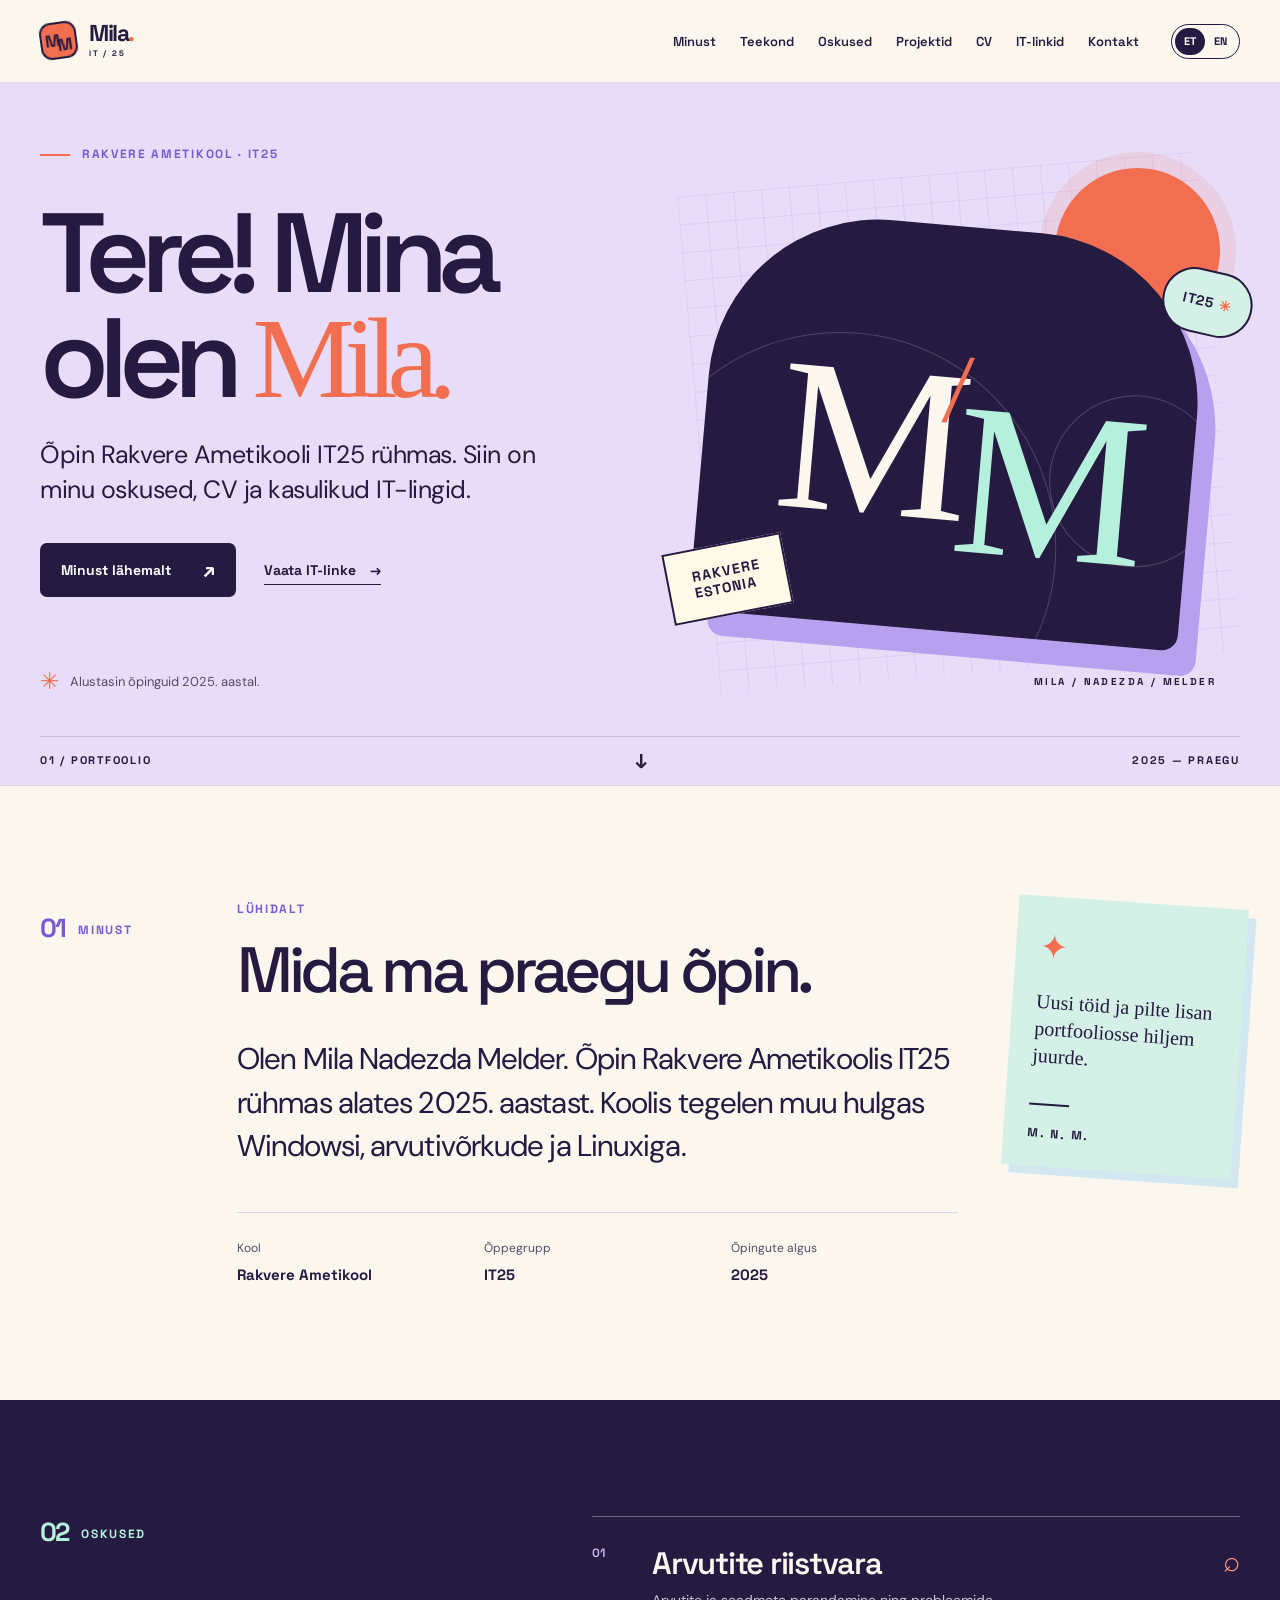
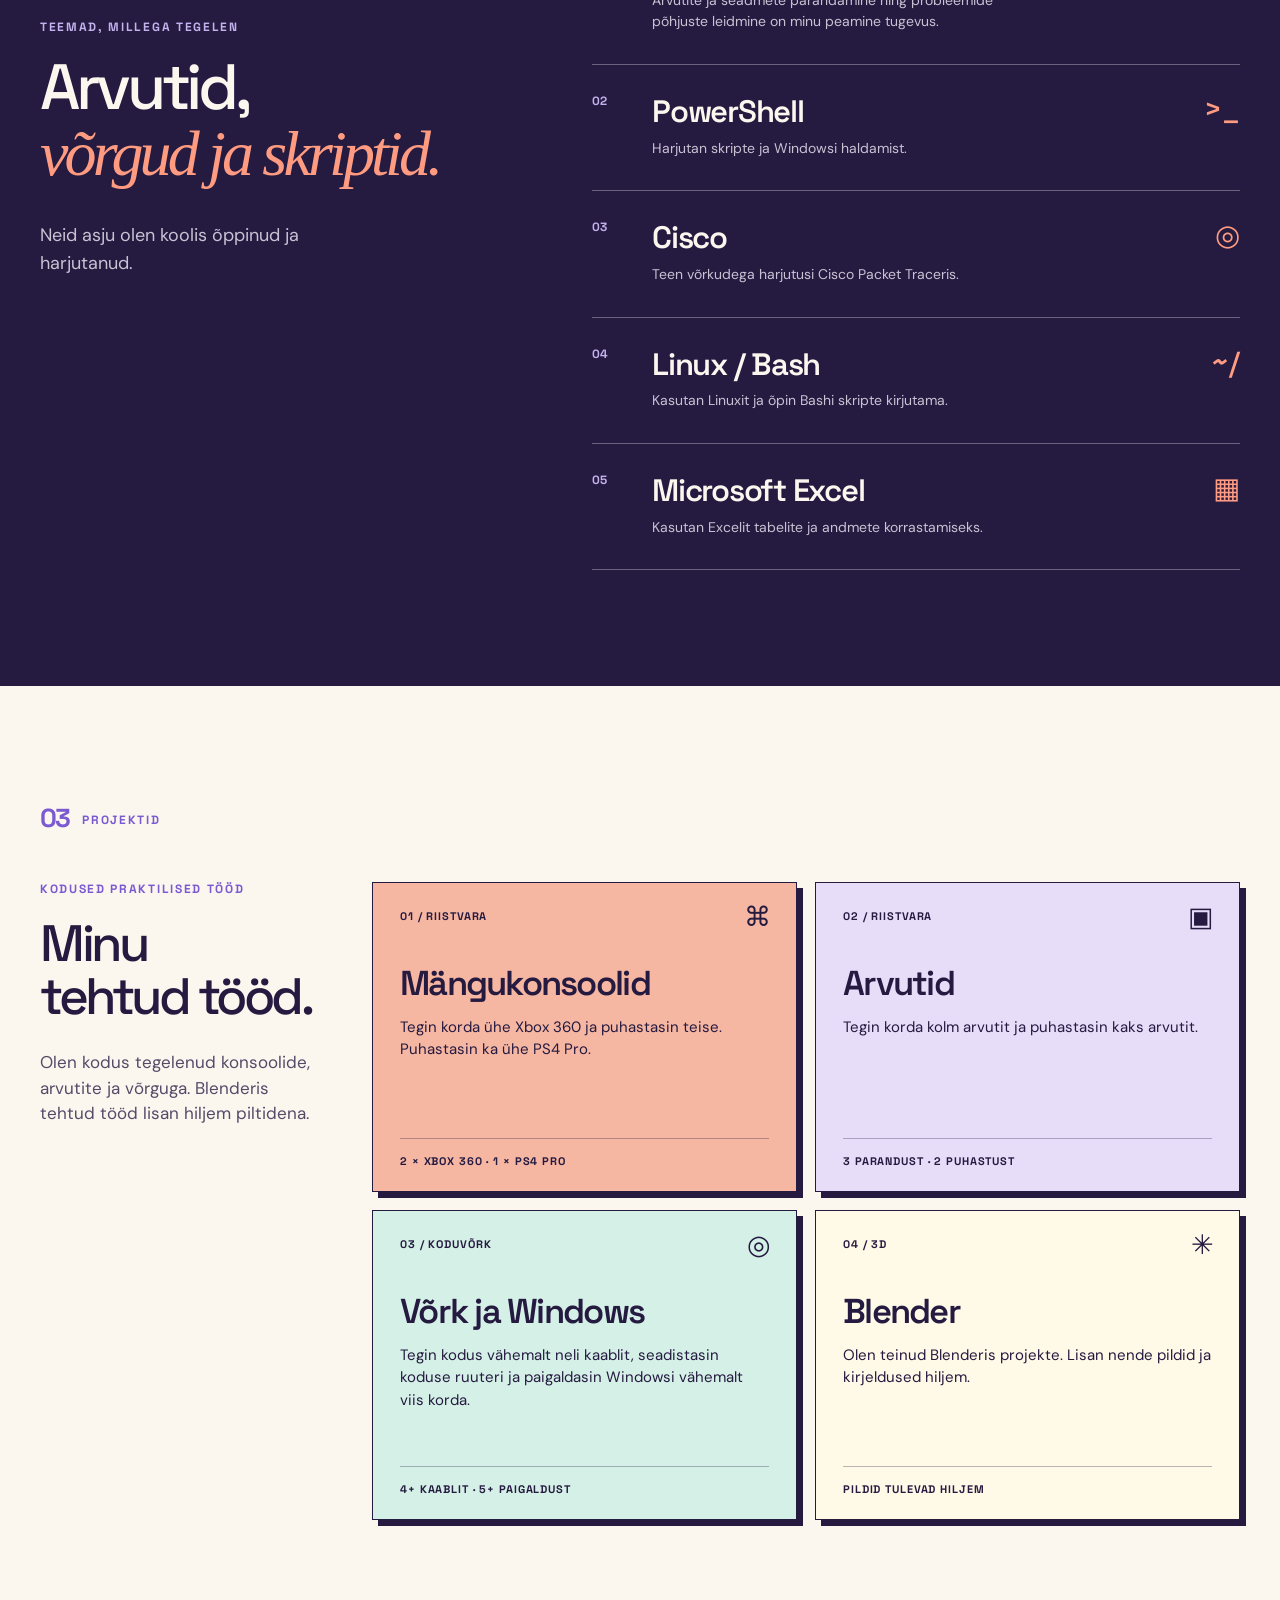
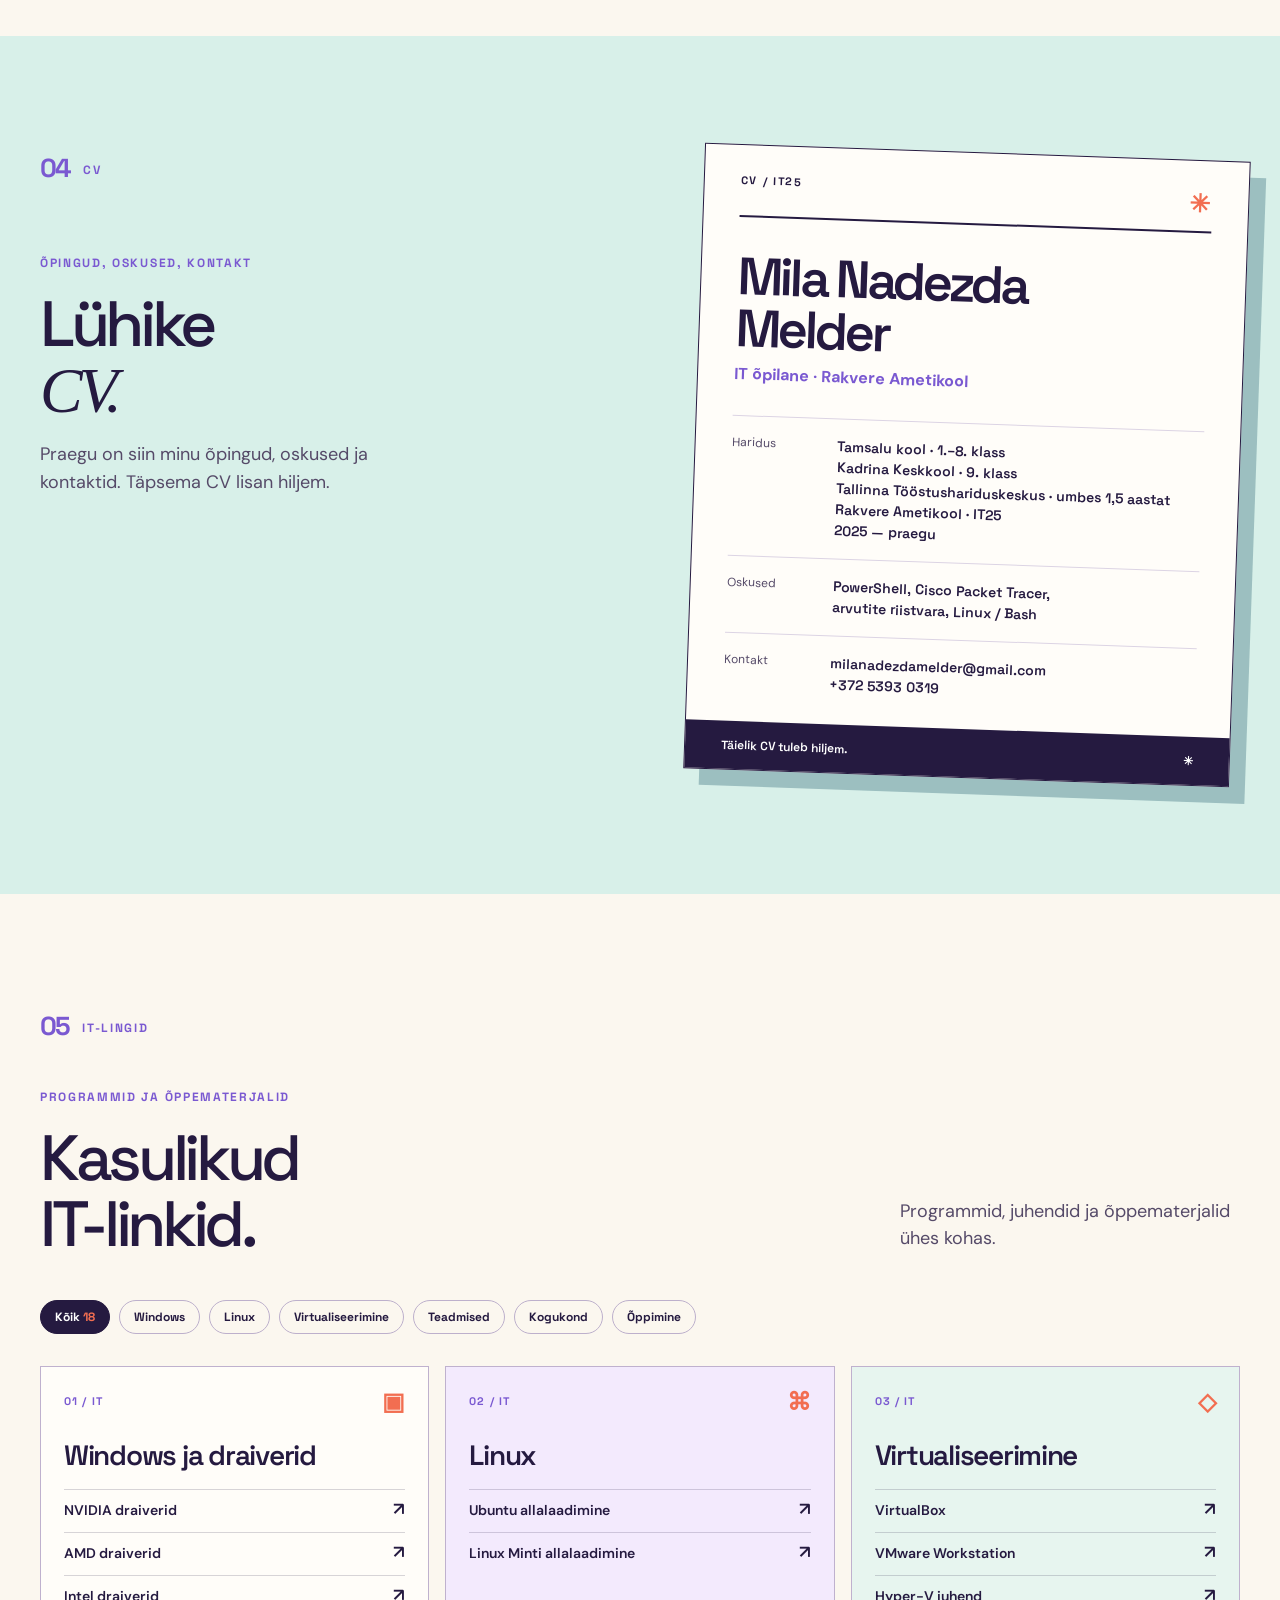
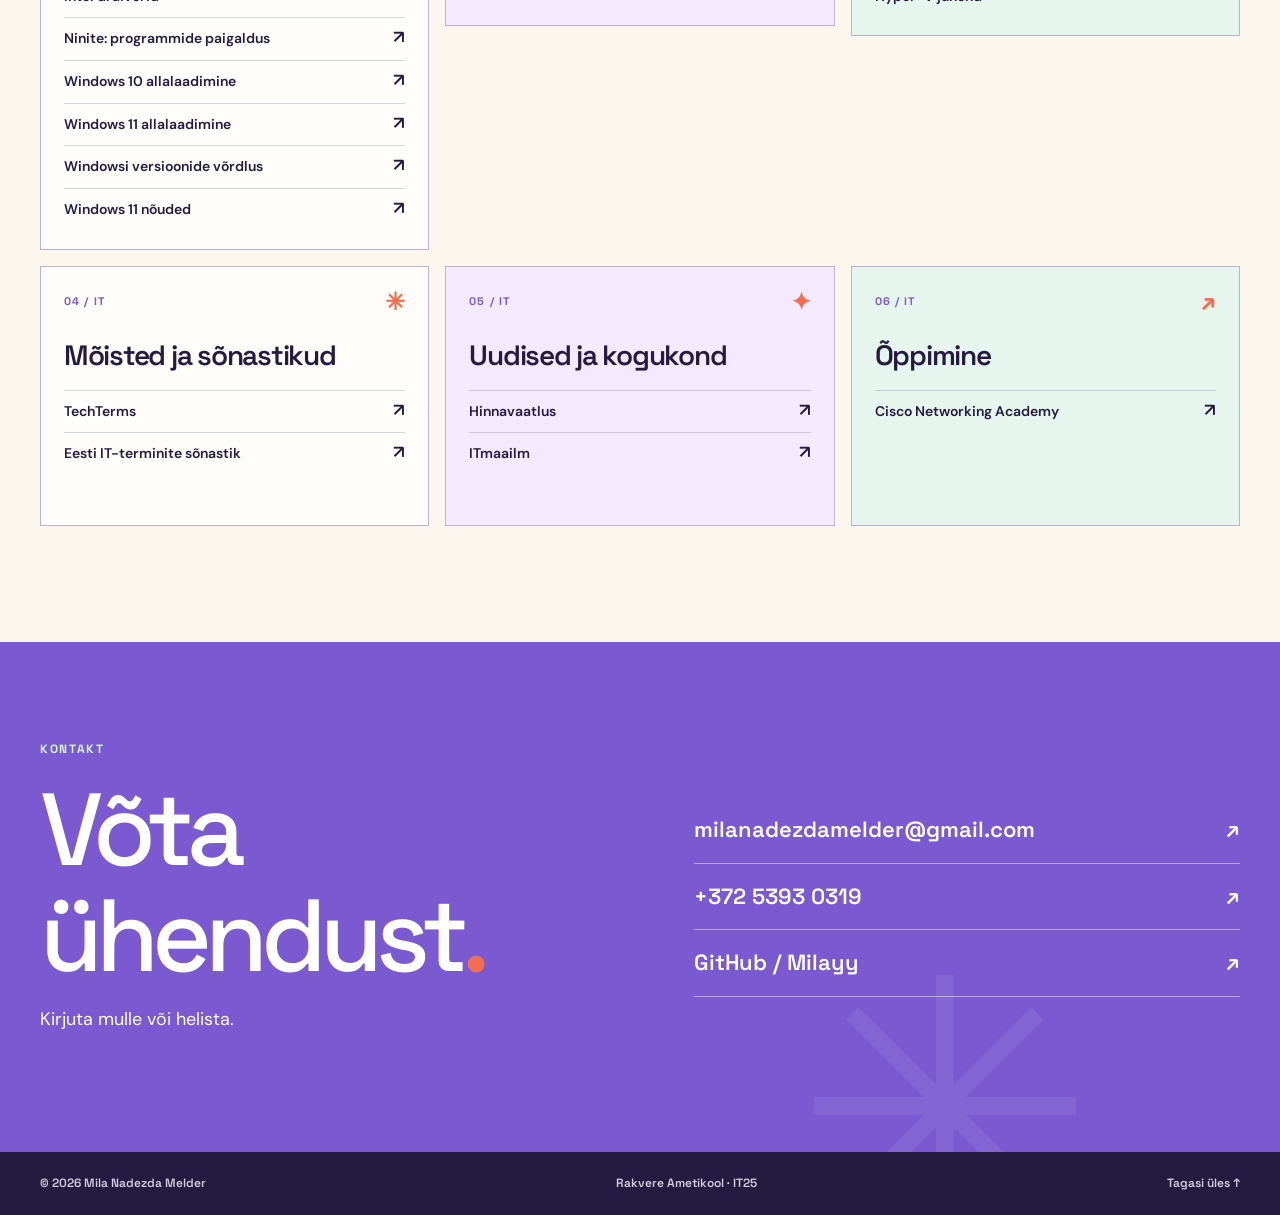
==== commit c43a94b5: "Uuenda Mila portfoolio sisu ja CV tagasiside põhjal" ====
--- a/index.html
+++ b/index.html
@@ -3,7 +3,7 @@
 <head>
   <meta charset="utf-8">
   <meta name="viewport" content="width=device-width, initial-scale=1">
-  <meta name="theme-color" content="#251a40">
+  <meta name="theme-color" content="#303b43">
   <meta name="description" content="Mila portfoolio: IT25 õpingud, oskused, CV ja kasulikud IT-lingid.">
   <title>Mila portfoolio</title>
   <link rel="stylesheet" href="styles.css">
@@ -40,7 +40,7 @@
         <div class="hero-copy">
           <div class="eyebrow"><span class="eyebrow-line"></span><span data-i18n="heroEyebrow">Rakvere Ametikool · IT25</span></div>
           <h1 id="hero-title"><span data-i18n="heroLine1">Tere! Mina</span><br><span data-i18n="heroLine2">olen </span><em>Mila.</em></h1>
-          <p class="hero-lead" data-i18n="heroLead">Õpin Rakvere Ametikooli IT25 rühmas. Siin on minu oskused, CV ja kasulikud IT-lingid.</p>
+          <p class="hero-lead" data-i18n="heroLead">Õpin Rakvere Ametikooli IT25 rühmas. Minu tugevus on arvutite ja seadmete parandamine ning rikete leidmine.</p>
           <div class="hero-actions">
             <a class="button button-dark" href="#minust"><span data-i18n="meetMila">Minust lähemalt</span><span aria-hidden="true">↗</span></a>
             <a class="text-link" href="#lingid"><span data-i18n="exploreLinks">Vaata IT-linke</span><span aria-hidden="true">→</span></a>
@@ -64,7 +64,7 @@
       <div class="about-main">
         <p class="section-kicker" data-i18n="aboutKicker">LÜHIDALT</p>
         <h2 id="about-title" data-i18n="aboutTitle">Mida ma praegu õpin.</h2>
-        <p class="about-copy" data-i18n="aboutCopy">Olen Mila Nadezda Melder. Õpin Rakvere Ametikoolis IT25 rühmas alates 2025. aastast. Koolis tegelen muu hulgas Windowsi, arvutivõrkude ja Linuxiga.</p>
+        <p class="about-copy" data-i18n="aboutCopy">Olen Mila Nadezda Melder. Õpin Rakvere Ametikoolis IT25 rühmas alates 2025. aastast. Mulle meeldib arvuteid ja seadmeid parandada ning välja selgitada, miks miski ei tööta. Lisaks õpin arvutiriistvara, arvutivõrke ja erinevaid süsteeme.</p>
         <div class="fact-strip">
           <div><span data-i18n="factSchool">Kool</span><strong>Rakvere Ametikool</strong></div>
           <div><span data-i18n="factGroup">Õppegrupp</span><strong>IT25</strong></div>
@@ -83,11 +83,11 @@
           <p data-i18n="skillsIntro">Neid asju olen koolis õppinud ja harjutanud.</p>
         </div>
         <div class="skill-list">
-          <article class="skill-item"><span class="skill-number">01</span><div><h3>PowerShell</h3><p data-i18n="skillPowerShell">Harjutan skripte ja Windowsi haldamist.</p></div><span class="skill-icon" aria-hidden="true">&gt;_</span></article>
-          <article class="skill-item"><span class="skill-number">02</span><div><h3>Cisco Packet Tracer</h3><p data-i18n="skillCisco">Teen võrkudega harjutusi Cisco Packet Traceris.</p></div><span class="skill-icon" aria-hidden="true">◎</span></article>
-          <article class="skill-item"><span class="skill-number">03</span><div><h3 data-i18n="hardwareTitle">Arvutite riistvara</h3><p data-i18n="skillHardware">Panen arvuteid kokku, võtan lahti ja parandan.</p></div><span class="skill-icon" aria-hidden="true">▣</span></article>
+          <article class="skill-item"><span class="skill-number">01</span><div><h3 data-i18n="hardwareTitle">PC hardware ja rikete leidmine</h3><p data-i18n="skillTroubleshooting">Arvutite ja seadmete parandamine ning probleemide põhjuste leidmine on minu peamine tugevus.</p></div><span class="skill-icon" aria-hidden="true">⌕</span></article>
+          <article class="skill-item"><span class="skill-number">02</span><div><h3>PowerShell</h3><p data-i18n="skillPowerShell">Harjutan skripte ja Windowsi haldamist.</p></div><span class="skill-icon" aria-hidden="true">&gt;_</span></article>
+          <article class="skill-item"><span class="skill-number">03</span><div><h3>Cisco</h3><p data-i18n="skillCisco">Teen võrkudega harjutusi Cisco Packet Traceris.</p></div><span class="skill-icon" aria-hidden="true">◎</span></article>
           <article class="skill-item"><span class="skill-number">04</span><div><h3>Linux / Bash</h3><p data-i18n="skillLinux">Kasutan Linuxit ja õpin Bashi skripte kirjutama.</p></div><span class="skill-icon" aria-hidden="true">~/</span></article>
-        </div>
+          <article class="skill-item"><span class="skill-number">05</span><div><h3>Microsoft Excel</h3><p data-i18n="skillExcel">Kasutan Excelit tabelite ja andmete korrastamiseks.</p></div><span class="skill-icon" aria-hidden="true">▦</span></article></div>
       </div>
     </section>
 
@@ -109,15 +109,15 @@
         <div class="section-heading">
           <div class="section-index"><span>04</span><span>CV</span></div>
           <p class="section-kicker" data-i18n="cvKicker">ÕPINGUD, OSKUSED, KONTAKT</p>
-          <h2 id="cv-title" data-i18n="cvTitle">Lühike<br><em>CV.</em></h2>
-          <p data-i18n="cvIntro">Praegu on siin minu õpingud, oskused ja kontaktid. Täpsema CV lisan hiljem.</p>
+          <h2 id="cv-title" data-i18n="cvTitle">Minu<br><em>CV.</em></h2>
+          <p data-i18n="cvIntro">Ülevaade minu haridusest, praktilistest oskustest ja kontaktandmetest.</p>
         </div>
         <div class="cv-paper">
           <div class="cv-paper-top"><span>CV / IT25</span><span class="cv-paper-symbol" aria-hidden="true">✳</span></div>
           <h3>Mila Nadezda<br>Melder</h3>
           <p class="cv-role" data-i18n="cvRole">IT õpilane · Rakvere Ametikool</p>
-          <div class="cv-line"><span data-i18n="cvEducation">Haridus</span><strong><span data-i18n="cvBasic">Tamsalu kool · 1.–8. klass<br>Kadrina Keskkool · 9. klass<br>Tallinna Tööstushariduskeskus · umbes 1,5 aastat</span><br>Rakvere Ametikool · IT25<br>2025 — <span data-i18n="now">praegu</span></strong></div>
-          <div class="cv-line"><span data-i18n="cvSkills">Oskused</span><strong data-i18n="cvSkillsValue">PowerShell, Cisco Packet Tracer,<br>arvutite riistvara, Linux / Bash</strong></div>
+          <div class="cv-line"><span data-i18n="cvEducation">Haridus</span><strong><span data-i18n="cvBasic">Tamsalu kool · 1.–8. klass<br>Kadrina Keskkool · 9. klass<br>Tallinna Tööstushariduskeskus · Logistika IT-nooremspetsialist<br>Õppisin seal umbes 1,5 aastat ja õppesse kuulus ka IT</span><br>Rakvere Ametikool · IT25<br>2025 — <span data-i18n="now">praegu</span></strong></div>
+          <div class="cv-line"><span data-i18n="cvSkills">Oskused</span><strong data-i18n="cvSkillsValue">PC hardware ja rikete leidmine,<br>PowerShell, Cisco, Linux / Bash,<br>Microsoft Excel</strong></div>
           <div class="cv-line"><span data-i18n="cvContacts">Kontakt</span><strong><a href="mailto:milanadezdamelder@gmail.com">milanadezdamelder@gmail.com</a><br><a href="tel:+37253930319">+372 5393 0319</a></strong></div>
           <div class="cv-paper-bottom"><span data-i18n="cvFullLater">Täielik CV tuleb hiljem.</span><span aria-hidden="true">✳</span></div>
         </div>
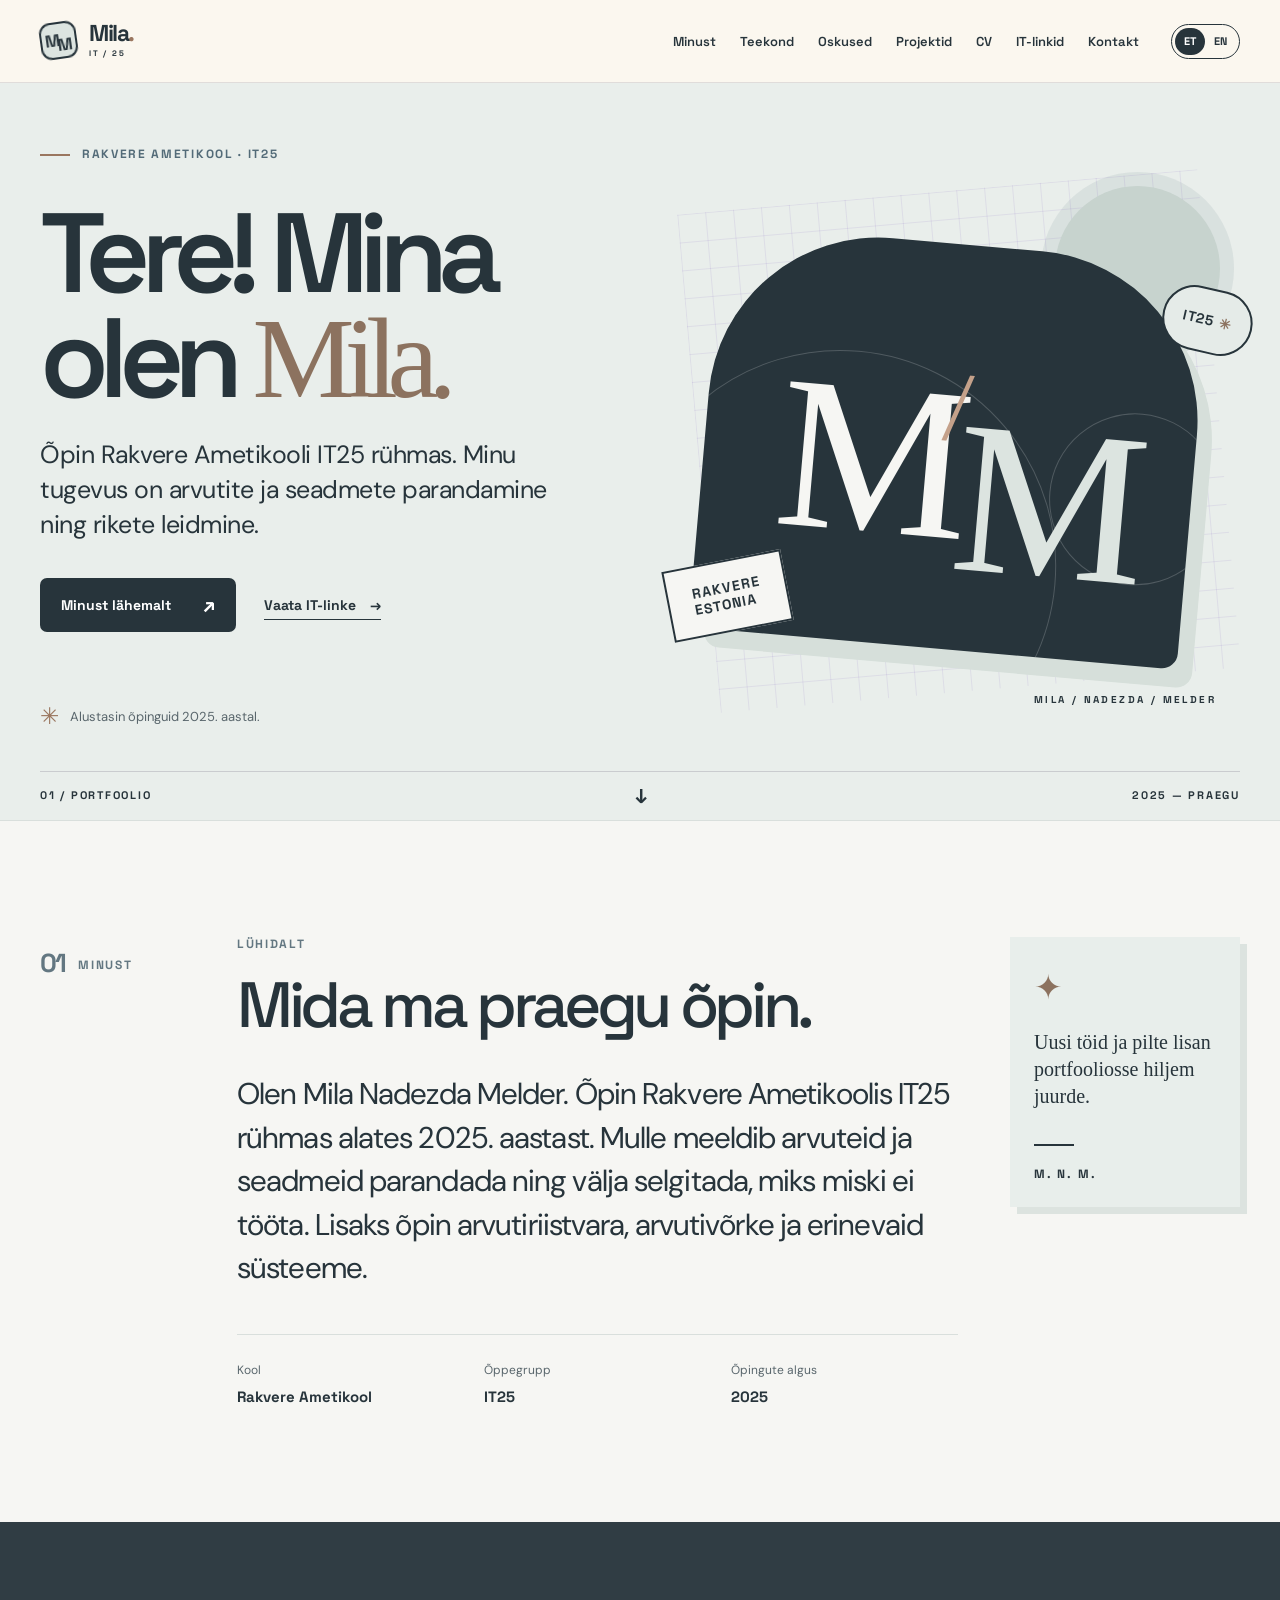
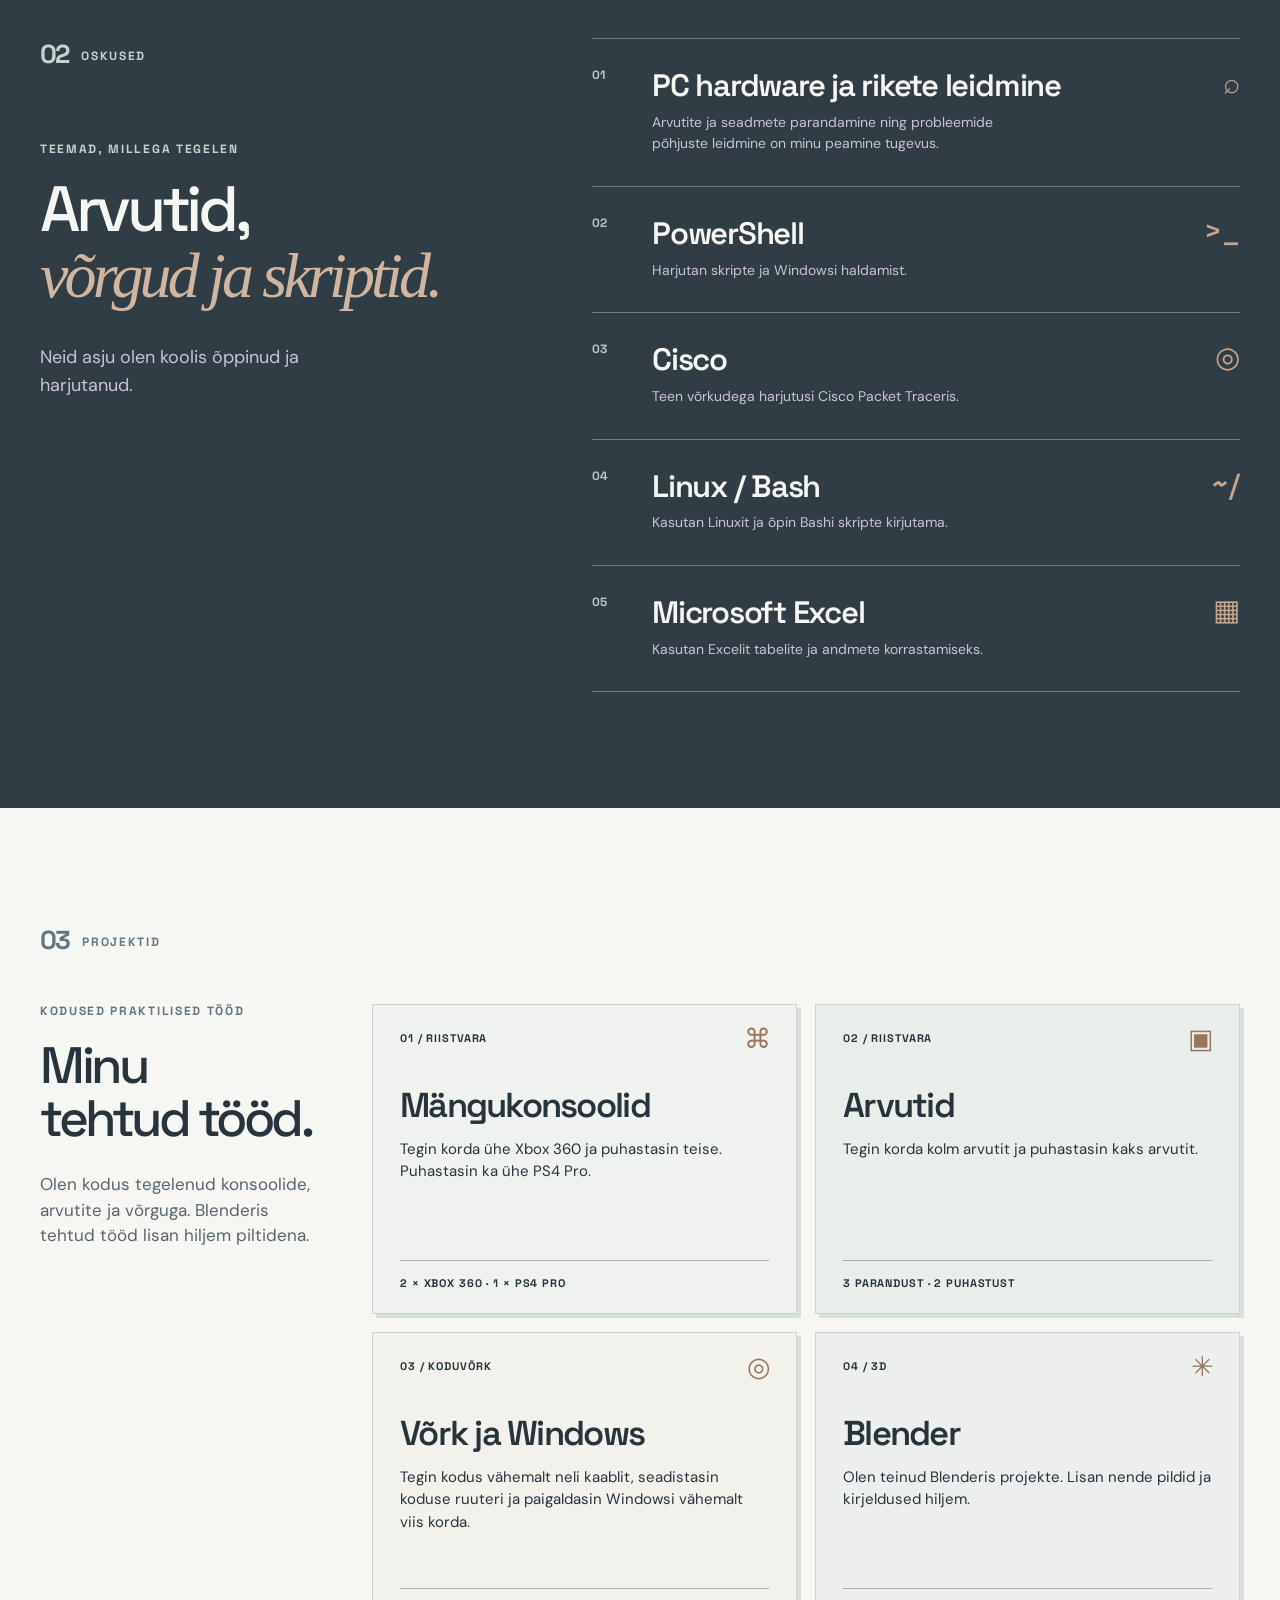
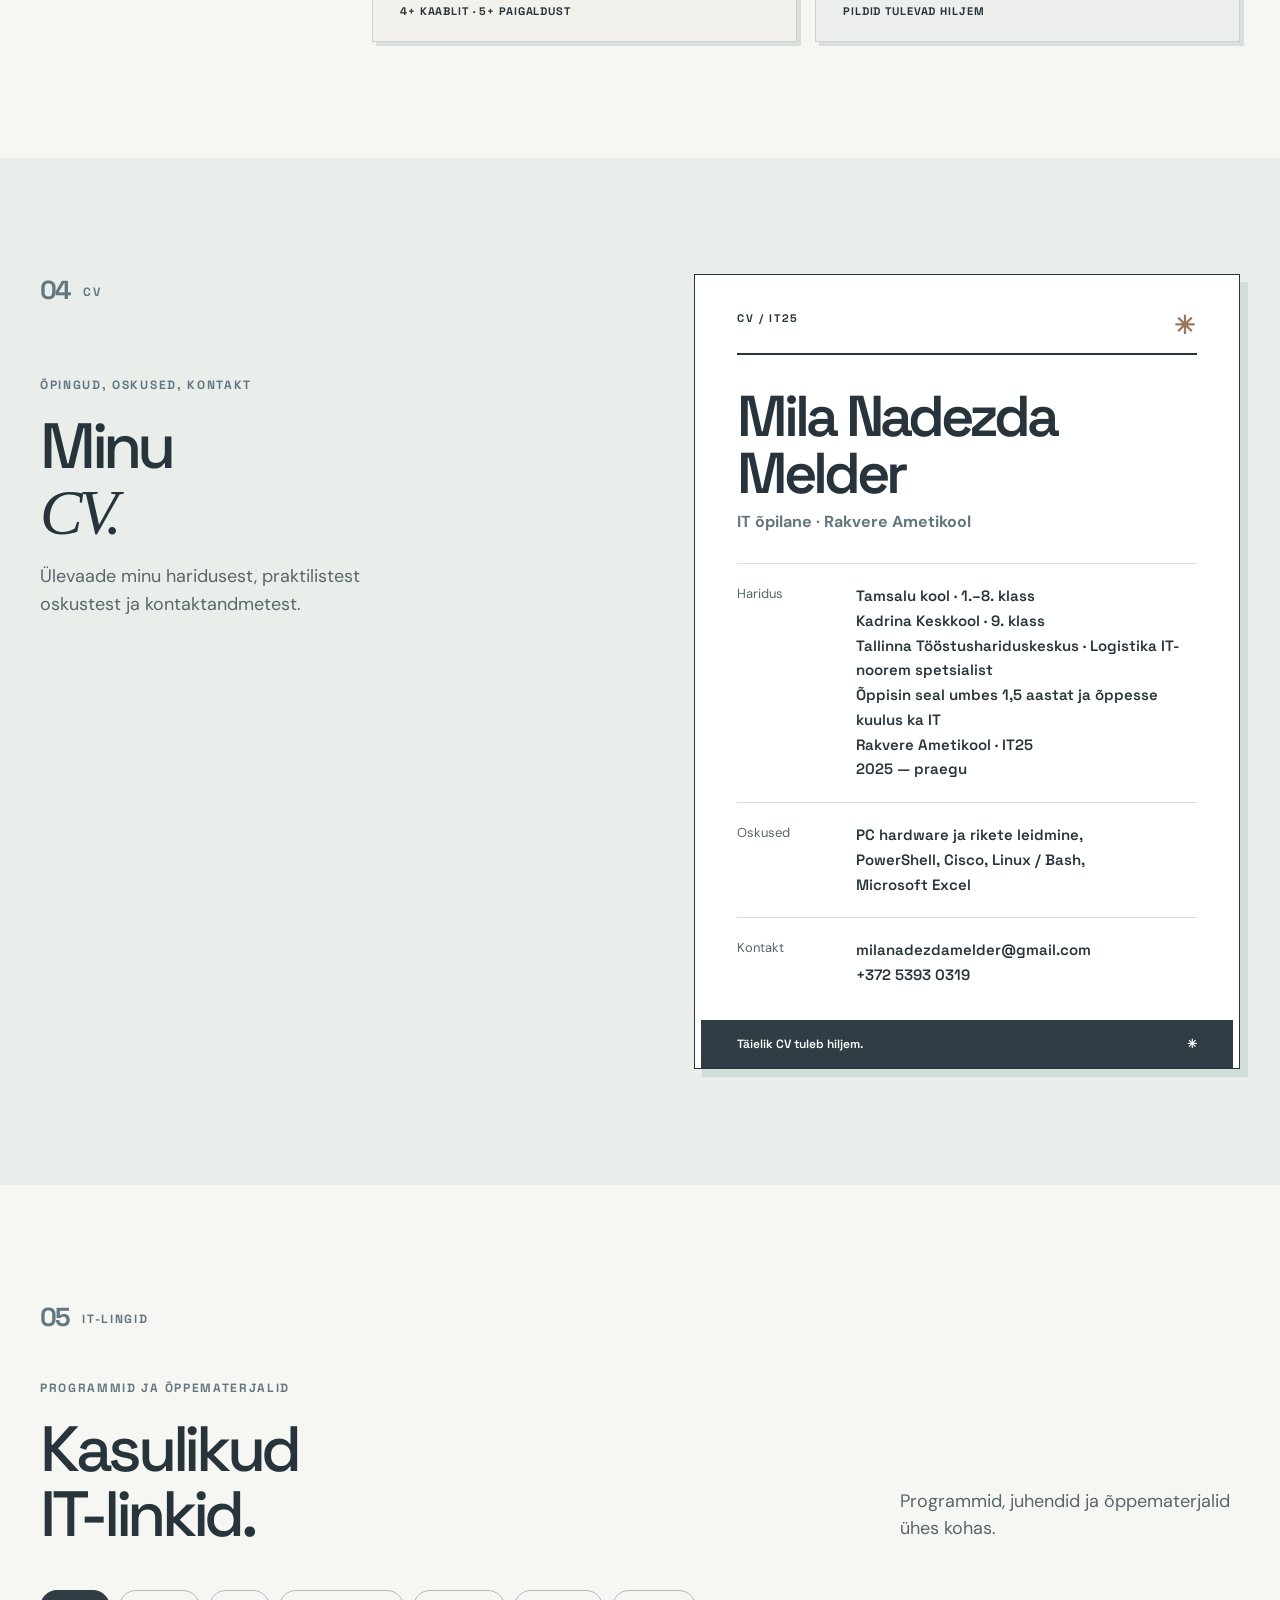
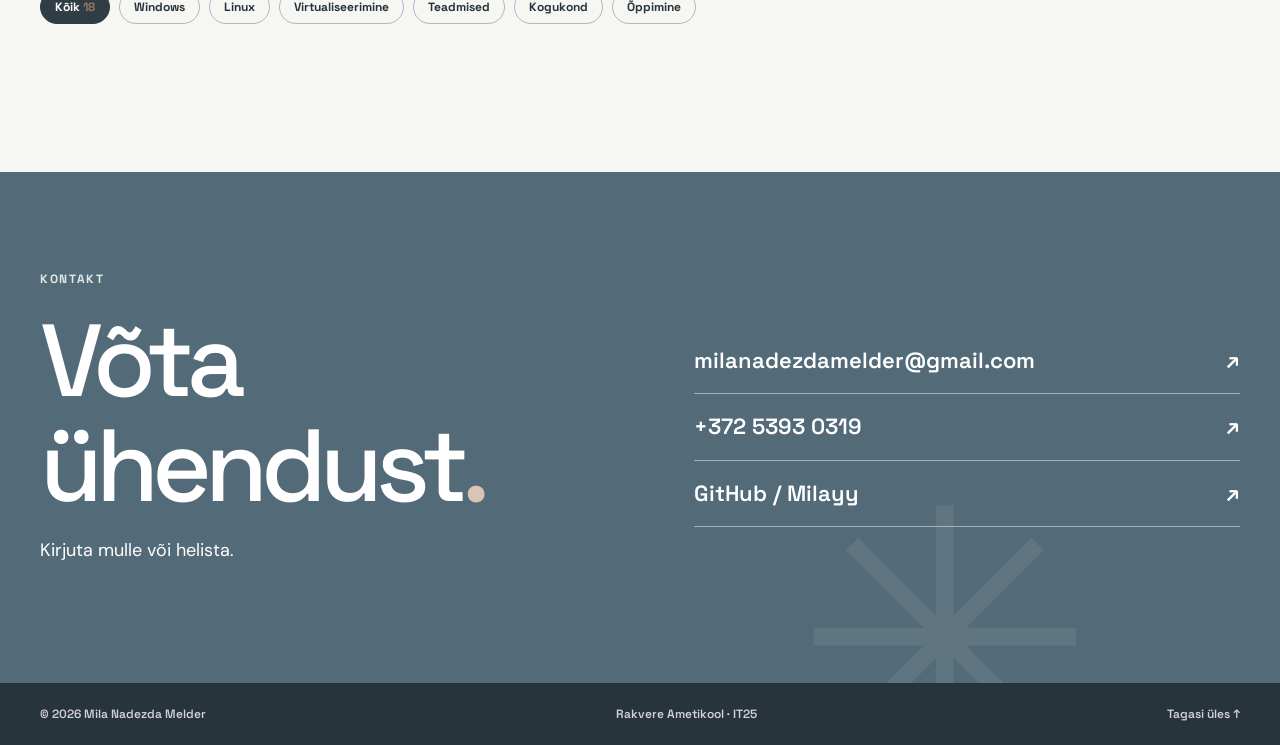
==== commit c2aab1cc: "Paranda õppekava nimetuse kirjapilt CV-s" ====
--- a/index.html
+++ b/index.html
@@ -116,7 +116,7 @@
           <div class="cv-paper-top"><span>CV / IT25</span><span class="cv-paper-symbol" aria-hidden="true">✳</span></div>
           <h3>Mila Nadezda<br>Melder</h3>
           <p class="cv-role" data-i18n="cvRole">IT õpilane · Rakvere Ametikool</p>
-          <div class="cv-line"><span data-i18n="cvEducation">Haridus</span><strong><span data-i18n="cvBasic">Tamsalu kool · 1.–8. klass<br>Kadrina Keskkool · 9. klass<br>Tallinna Tööstushariduskeskus · Logistika IT-nooremspetsialist<br>Õppisin seal umbes 1,5 aastat ja õppesse kuulus ka IT</span><br>Rakvere Ametikool · IT25<br>2025 — <span data-i18n="now">praegu</span></strong></div>
+          <div class="cv-line"><span data-i18n="cvEducation">Haridus</span><strong><span data-i18n="cvBasic">Tamsalu kool · 1.–8. klass<br>Kadrina Keskkool · 9. klass<br>Tallinna Tööstushariduskeskus · Logistika IT-noorem spetsialist<br>Õppisin seal umbes 1,5 aastat ja õppesse kuulus ka IT</span><br>Rakvere Ametikool · IT25<br>2025 — <span data-i18n="now">praegu</span></strong></div>
           <div class="cv-line"><span data-i18n="cvSkills">Oskused</span><strong data-i18n="cvSkillsValue">PC hardware ja rikete leidmine,<br>PowerShell, Cisco, Linux / Bash,<br>Microsoft Excel</strong></div>
           <div class="cv-line"><span data-i18n="cvContacts">Kontakt</span><strong><a href="mailto:milanadezdamelder@gmail.com">milanadezdamelder@gmail.com</a><br><a href="tel:+37253930319">+372 5393 0319</a></strong></div>
           <div class="cv-paper-bottom"><span data-i18n="cvFullLater">Täielik CV tuleb hiljem.</span><span aria-hidden="true">✳</span></div>
--- a/styles.css
+++ b/styles.css
@@ -51,3 +51,91 @@
 @media(max-width:800px){.work-layout{grid-template-columns:1fr}.work-heading>p:last-child{max-width:540px}}
 @media(max-width:560px){.work-grid{grid-template-columns:1fr}.project-card{min-height:250px}.journey-map{height:345px}.map-card{width:49%;min-height:105px;padding:10px 12px;box-shadow:4px 4px 0 var(--ink)}.map-card strong{font-size:clamp(22px,6vw,33px);margin:7px 0 5px}.map-card span,.map-card small{font-size:8px}.map-card-first{top:5%}.map-card-second{top:26%}.map-card-third{bottom:20%}.map-card-fourth{bottom:2%}:lang(en) .journey-intro h1{font-size:clamp(47px,10.2vw,67px)}}
 @media(prefers-reduced-motion:reduce){html{scroll-behavior:auto}*,*:before,*:after{transition:none!important;animation:none!important}}
+
+
+/* 2026 feedback update: calmer palette, clearer CV and improved small-screen layout */
+:root{
+  --ink:#27343b;--ink-soft:#59666c;--paper:#f6f6f3;--white:#fff;
+  --violet:#536b78;--coral:#9a765f;--mint:#e5ebe8;--line:#d9dfdc;
+}
+::selection{background:#dce4e0;color:var(--ink)}
+.section-kicker,.section-index{color:#637781}
+.mark{background:#dce4e0}
+.wordmark-dot,.hero h1 em,.note-star,.project-icon{color:var(--coral)}
+.hero{background:#e9eeeb}
+.hero h1 em{color:#8c725f}
+.art-sun{background:#c7d3ce;box-shadow:0 0 0 14px rgba(83,107,120,.10)}
+.art-frame{box-shadow:16px 18px 0 #d6dfda}
+.art-second{color:#dce4e0}
+.art-slash{color:#c4a18a}
+.art-sticker-top{background:#e5ebe8}
+.art-sticker-top span{color:#8c725f}
+.art-sticker-bottom{background:#f6f6f3}
+.about-aside{background:#e8eeeb;box-shadow:7px 7px 0 #dce3df;transform:none}
+.aside-spark{color:#8c725f}
+.skills{background:#303d44}
+.skills .section-index,.skills .section-kicker{color:#c5d2cd}
+.skills .section-heading h2 em{color:#d0b5a0}
+.skill-number{color:#b9c8c2}
+.skill-icon{color:#c6a58f}
+.project-card,.project-card:nth-child(2),.project-card:nth-child(3),.project-card:nth-child(4){
+  background:#f0f2ef;border-color:#cbd3cf;box-shadow:4px 4px 0 #d9dfdc
+}
+.project-card:nth-child(2){background:#e9eeeb}
+.project-card:nth-child(3){background:#f3f1ec}
+.project-card:nth-child(4){background:#ecefed}
+.cv{background:#e9eeeb}
+.cv-paper{transform:none;box-shadow:8px 8px 0 #d3ddd8;padding:38px 42px 0}
+.cv-paper h3{font-size:clamp(42px,4.5vw,62px)}
+.cv-role{color:#637781}
+.cv-line{grid-template-columns:105px minmax(0,1fr);padding:20px 0}
+.cv-line>span{font-size:13px}
+.cv-line strong{font-size:15px;line-height:1.65}
+.cv-paper-bottom{background:#303d44}
+.resource-card,.resource-card:nth-child(3n+2),.resource-card:nth-child(3n+3){background:#fff;border-color:#d9dfdc}
+.resource-card-head,.resource-card-head span:last-child{color:#637781}
+.resource-controls button:hover,.resource-controls button.active{background:#303d44;color:#fff;border-color:#303d44}
+.resource-card:hover{box-shadow:4px 4px 0 #d9dfdc}
+.contact{background:#536b78}
+.contact .section-kicker{color:#e2e9e5}
+.contact h2 span{color:#d9c5b5}
+.journey-hero{background:#e9eeeb}
+.journey-intro h1 em{color:#8c725f}
+.map-card-first,.map-card-second,.map-card-third,.map-card-fourth{background:#f6f6f3}
+.map-card-second,.map-card-fourth{background:#e5ebe8}
+.map-stamp{background:#e5ebe8}
+.timeline-card{box-shadow:5px 5px 0 #d9dfdc}
+.timeline-card-current{background:#e9eeeb;box-shadow:5px 5px 0 #d9dfdc}
+.timeline-item:last-child .timeline-marker{background:#637781;color:#fff}
+.timeline-card-top span:first-child,.timeline-card h3 em{color:#637781}
+.journey-next{background:#e9eeeb}
+.journey-next h2 span{color:#8c725f}
+@media(max-width:800px){
+  .header-inner{gap:10px}
+  .wordmark-text{font-size:21px}
+  .language-switch{margin-left:0}
+  .hero-inner{min-height:0}
+  .cv-paper{max-width:none}
+}
+@media(max-width:560px){
+  html{scroll-padding-top:76px}
+  .wrap{width:calc(100% - 32px)}
+  .header-inner{min-height:66px;gap:8px}
+  .wordmark{gap:8px}
+  .mark{width:32px;height:32px}
+  .wordmark-text{font-size:19px}
+  .wordmark small{font-size:7px}
+  .menu-toggle{padding:8px;font-size:11px}
+  .language-switch button{padding:7px 8px}
+  .header-inner nav{top:66px}
+  .hero-inner{padding-top:44px}
+  .hero h1{font-size:clamp(55px,14vw,78px);overflow-wrap:anywhere}
+  .hero-art{width:100%;max-width:390px}
+  .cv-paper{padding:27px 20px 0;box-shadow:5px 5px 0 #d3ddd8}
+  .cv-paper h3{font-size:clamp(39px,11vw,52px)}
+  .cv-line{grid-template-columns:1fr;gap:7px;padding:15px 0}
+  .cv-line strong{font-size:14px;line-height:1.55}
+  .cv-paper-bottom{margin-left:-20px;margin-right:-20px;padding:16px 20px}
+  .timeline-card-top{flex-wrap:wrap}
+  .footer-inner{font-size:11px}
+}
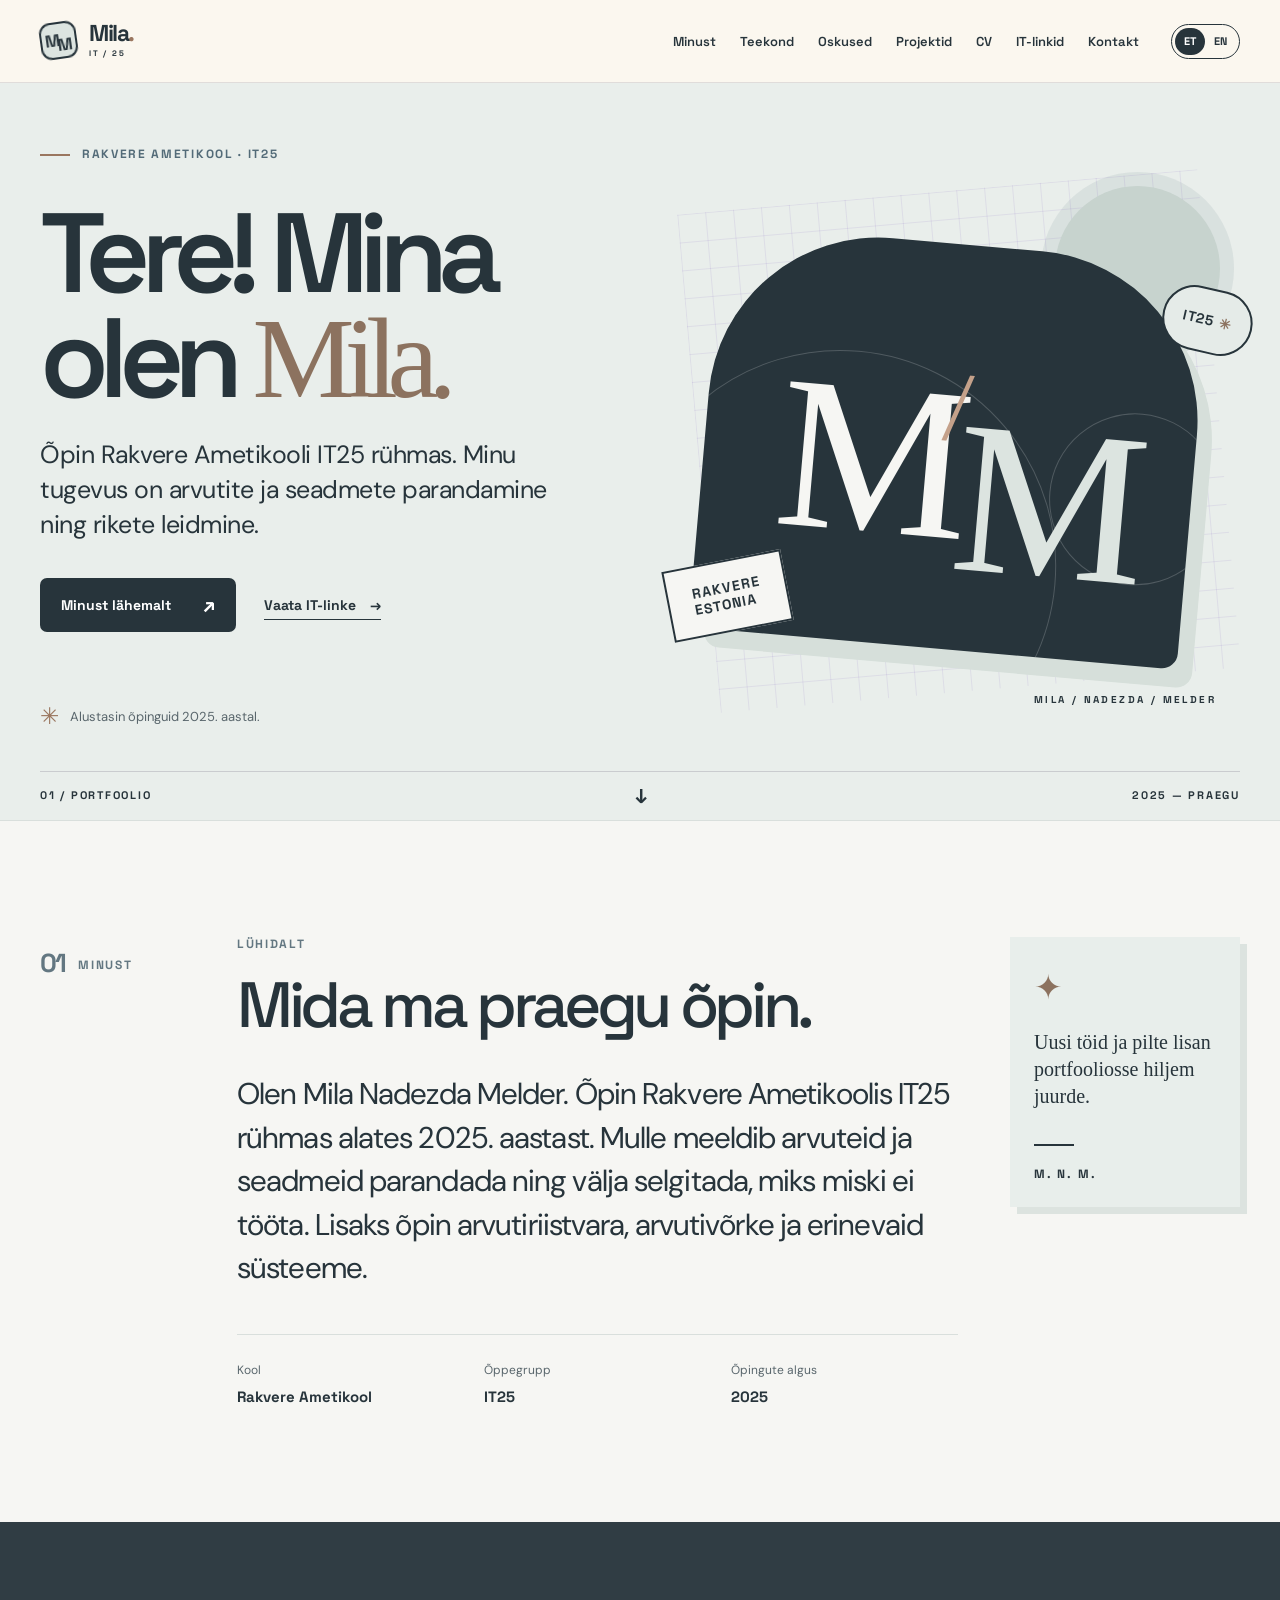
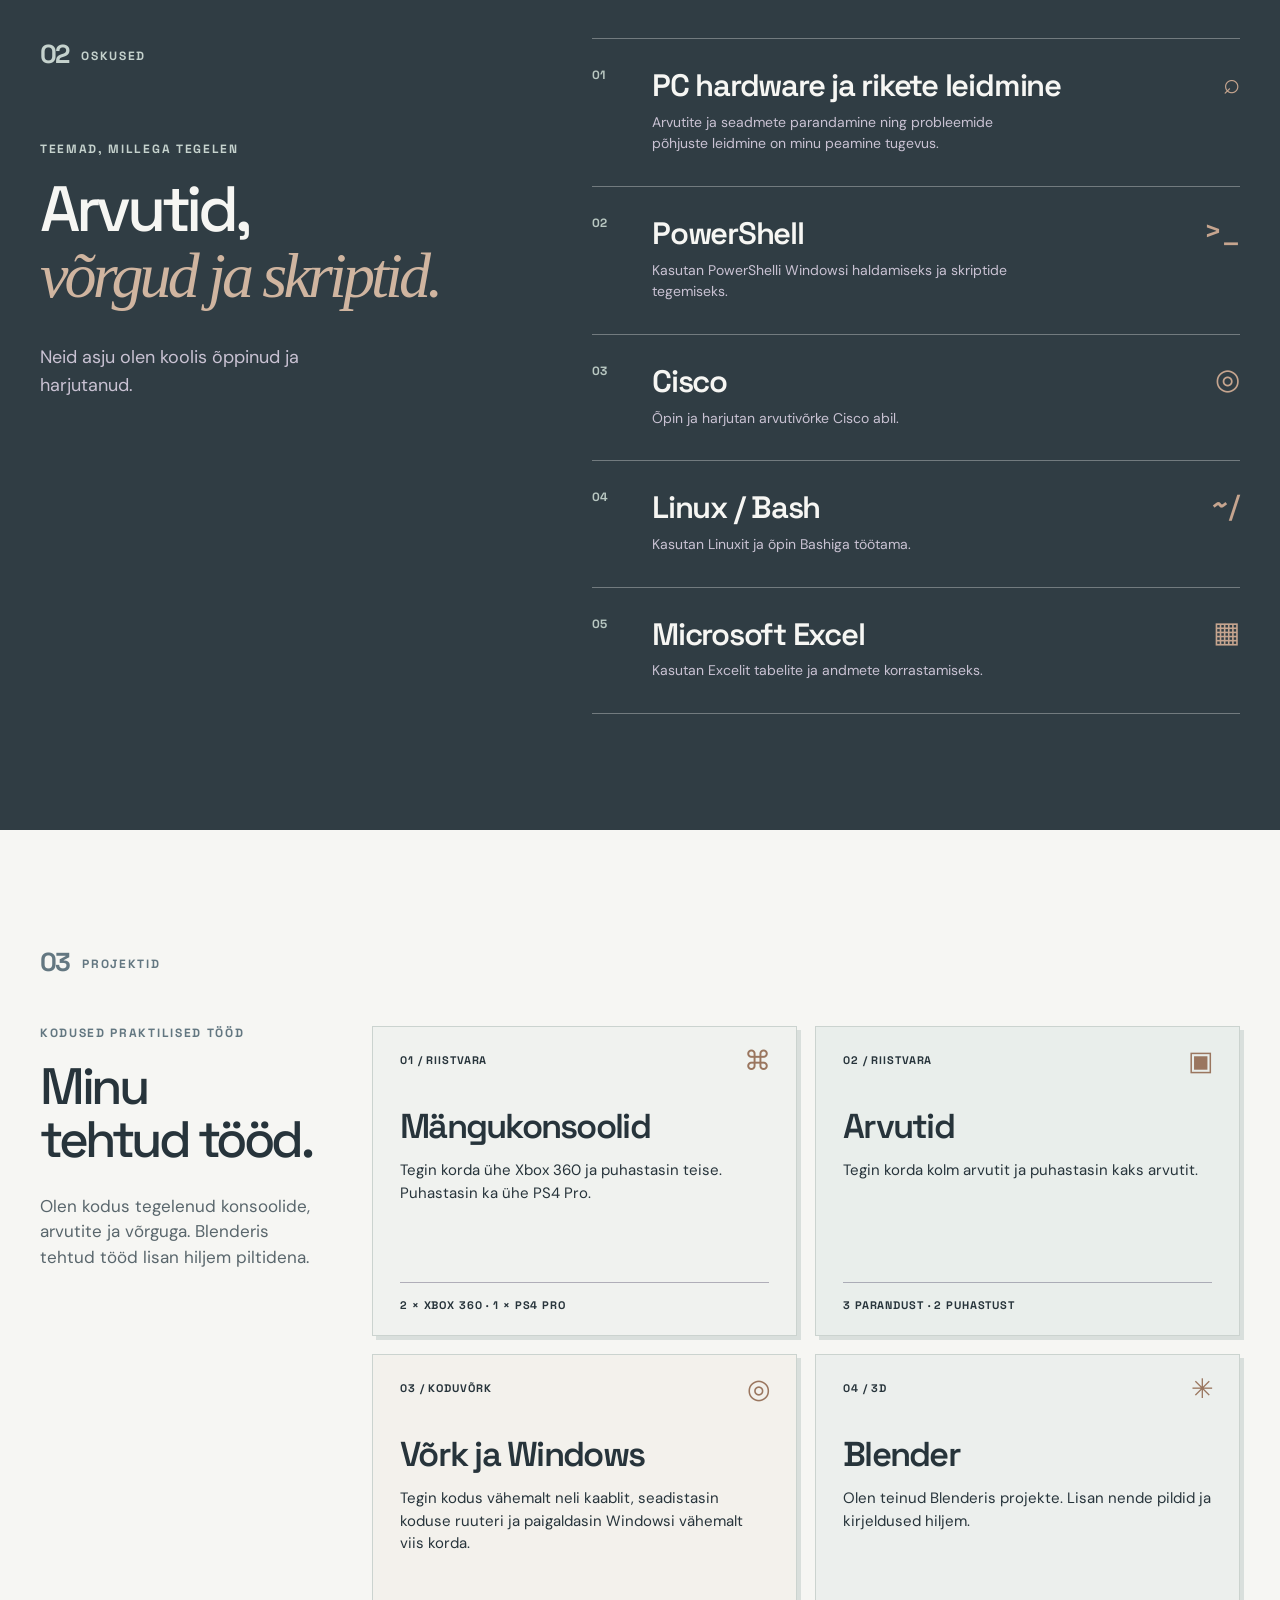
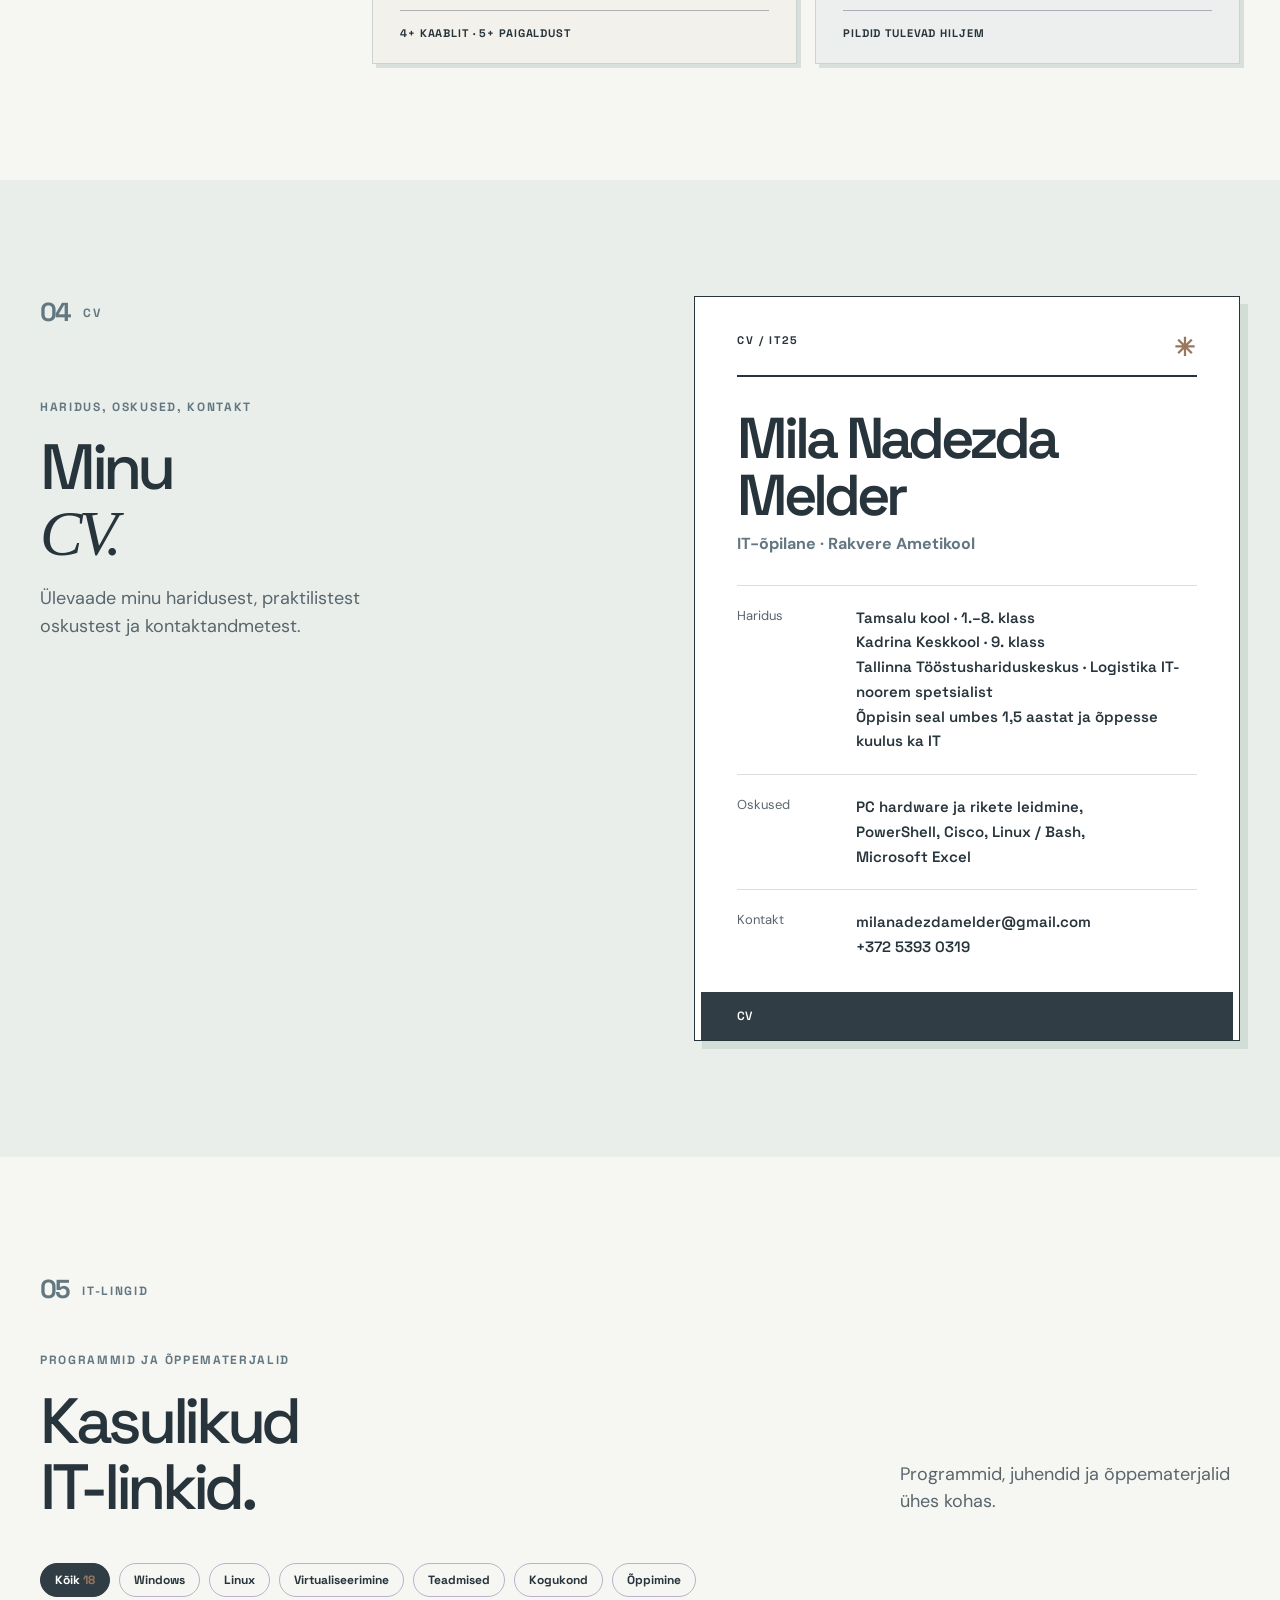
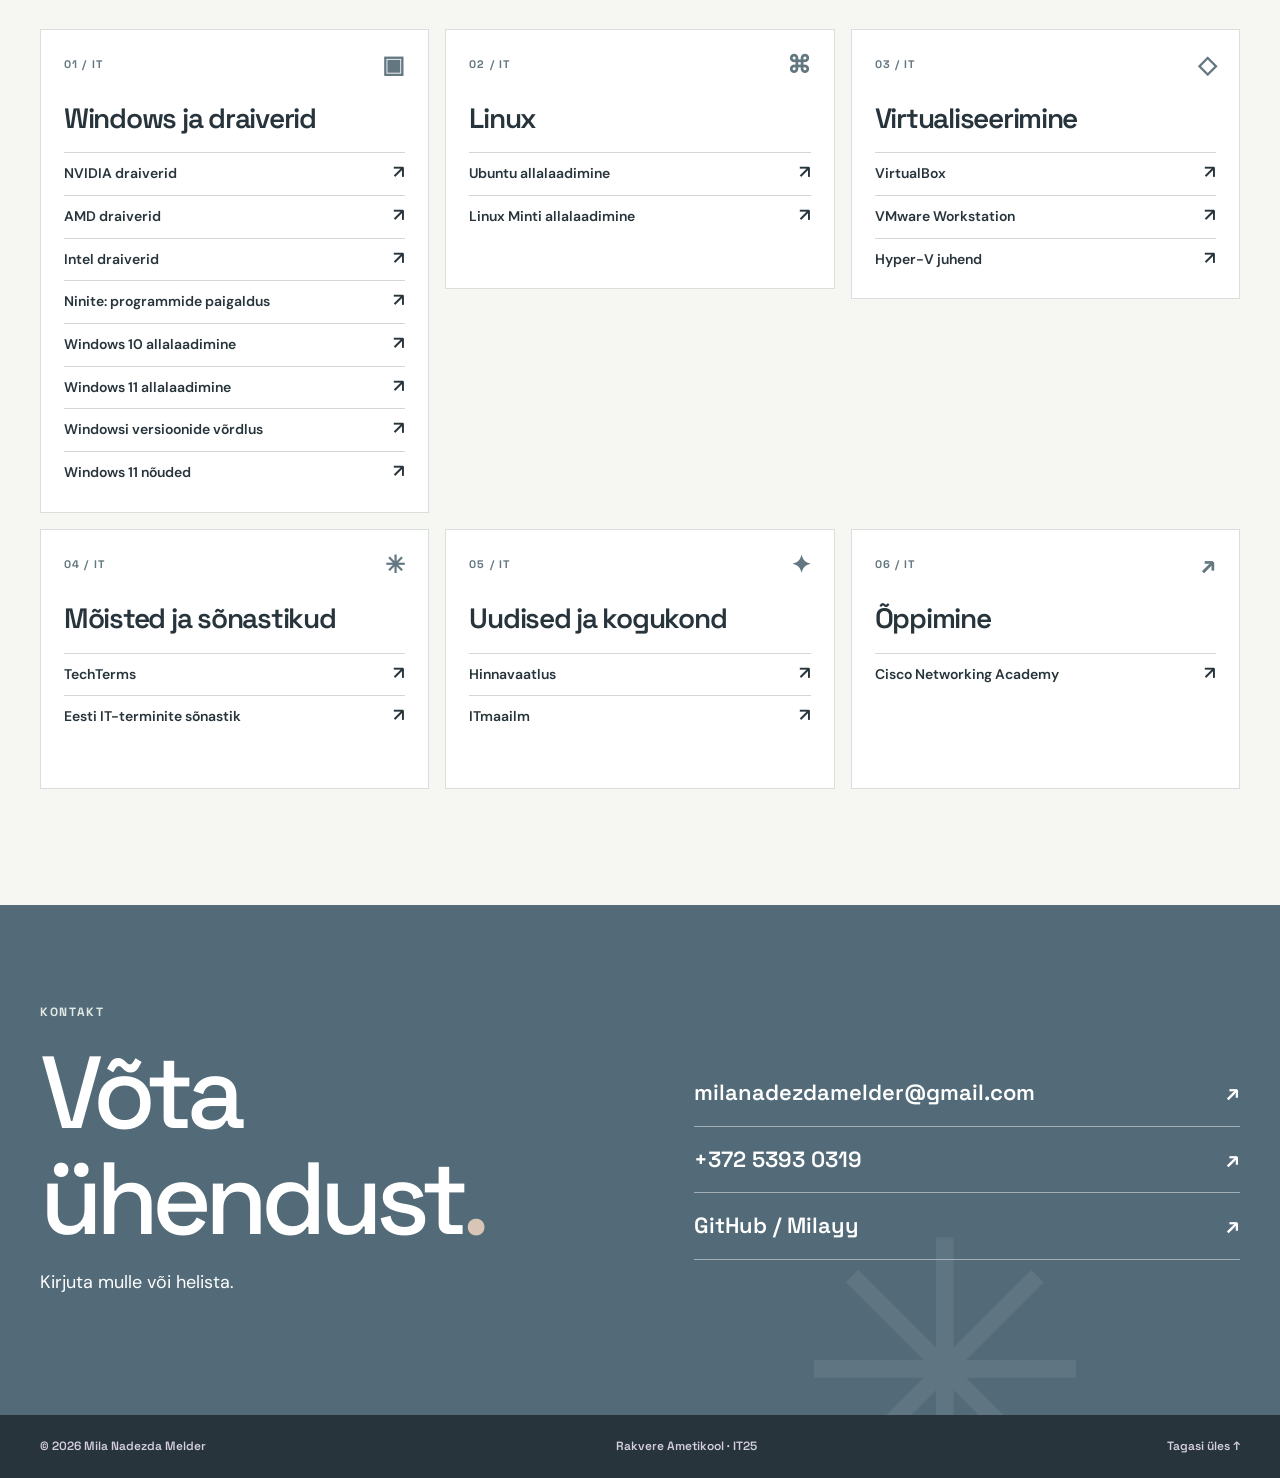
==== commit d9d8bfb9: "Simplify education section and remove decorative star" ====
--- a/index.html
+++ b/index.html
@@ -116,10 +116,10 @@
           <div class="cv-paper-top"><span>CV / IT25</span><span class="cv-paper-symbol" aria-hidden="true">✳</span></div>
           <h3>Mila Nadezda<br>Melder</h3>
           <p class="cv-role" data-i18n="cvRole">IT õpilane · Rakvere Ametikool</p>
-          <div class="cv-line"><span data-i18n="cvEducation">Haridus</span><strong><span data-i18n="cvBasic">Tamsalu kool · 1.–8. klass<br>Kadrina Keskkool · 9. klass<br>Tallinna Tööstushariduskeskus · Logistika IT-noorem spetsialist<br>Õppisin seal umbes 1,5 aastat ja õppesse kuulus ka IT</span><br>Rakvere Ametikool · IT25<br>2025 — <span data-i18n="now">praegu</span></strong></div>
+          <div class="cv-line"><span data-i18n="cvEducation">Haridus</span><strong><span data-i18n="cvBasic">Tamsalu Kool · 1.–8. klass<br>Kadrina Keskkool · 9. klass<br>Tallinna Tööstushariduskeskus · Logistika IT-noorem spetsialist (1,5 aastat)<br>Rakvere Ametikool · IT25 (2025–praegu)</span></strong></div>
           <div class="cv-line"><span data-i18n="cvSkills">Oskused</span><strong data-i18n="cvSkillsValue">PC hardware ja rikete leidmine,<br>PowerShell, Cisco, Linux / Bash,<br>Microsoft Excel</strong></div>
           <div class="cv-line"><span data-i18n="cvContacts">Kontakt</span><strong><a href="mailto:milanadezdamelder@gmail.com">milanadezdamelder@gmail.com</a><br><a href="tel:+37253930319">+372 5393 0319</a></strong></div>
-          <div class="cv-paper-bottom"><span data-i18n="cvFullLater">Täielik CV tuleb hiljem.</span><span aria-hidden="true">✳</span></div>
+          <div class="cv-paper-bottom"><span data-i18n="cvFullLater">Täielik CV tuleb hiljem.</span></div>
         </div>
       </div>
     </section>
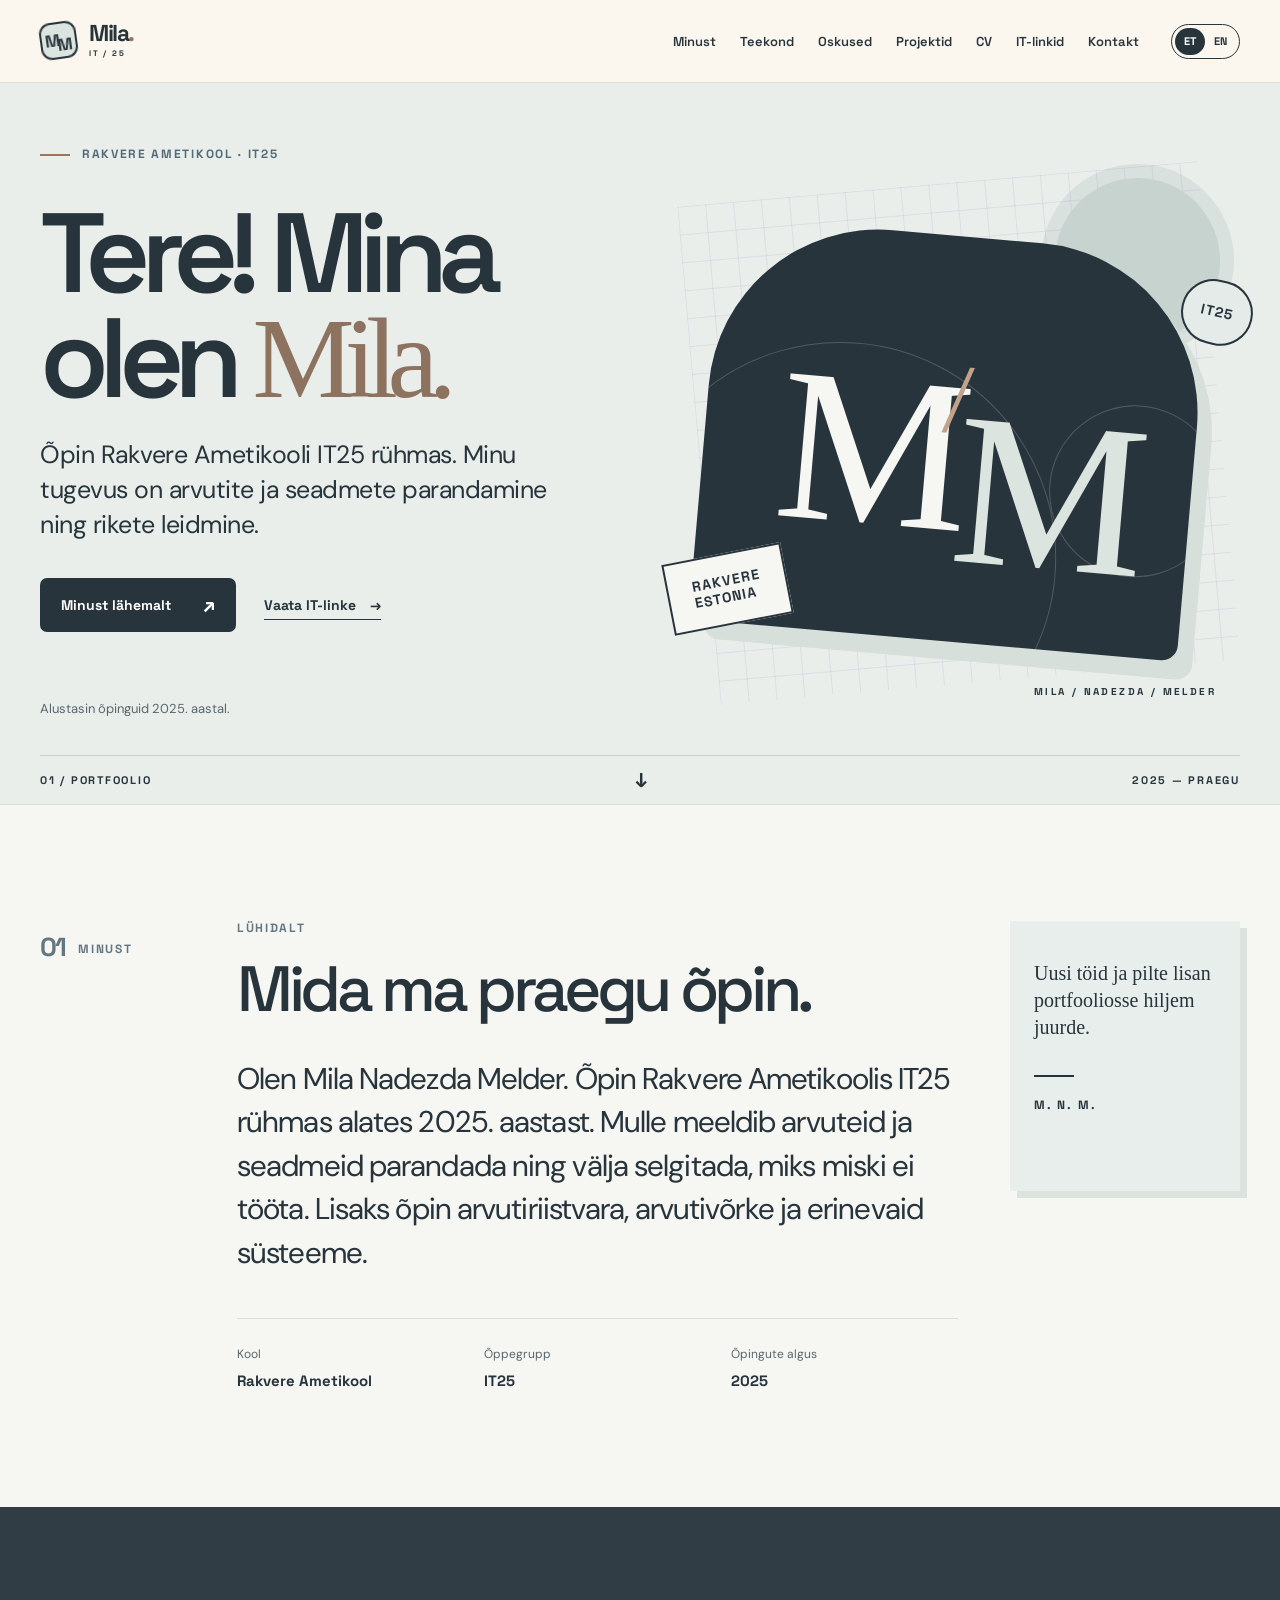
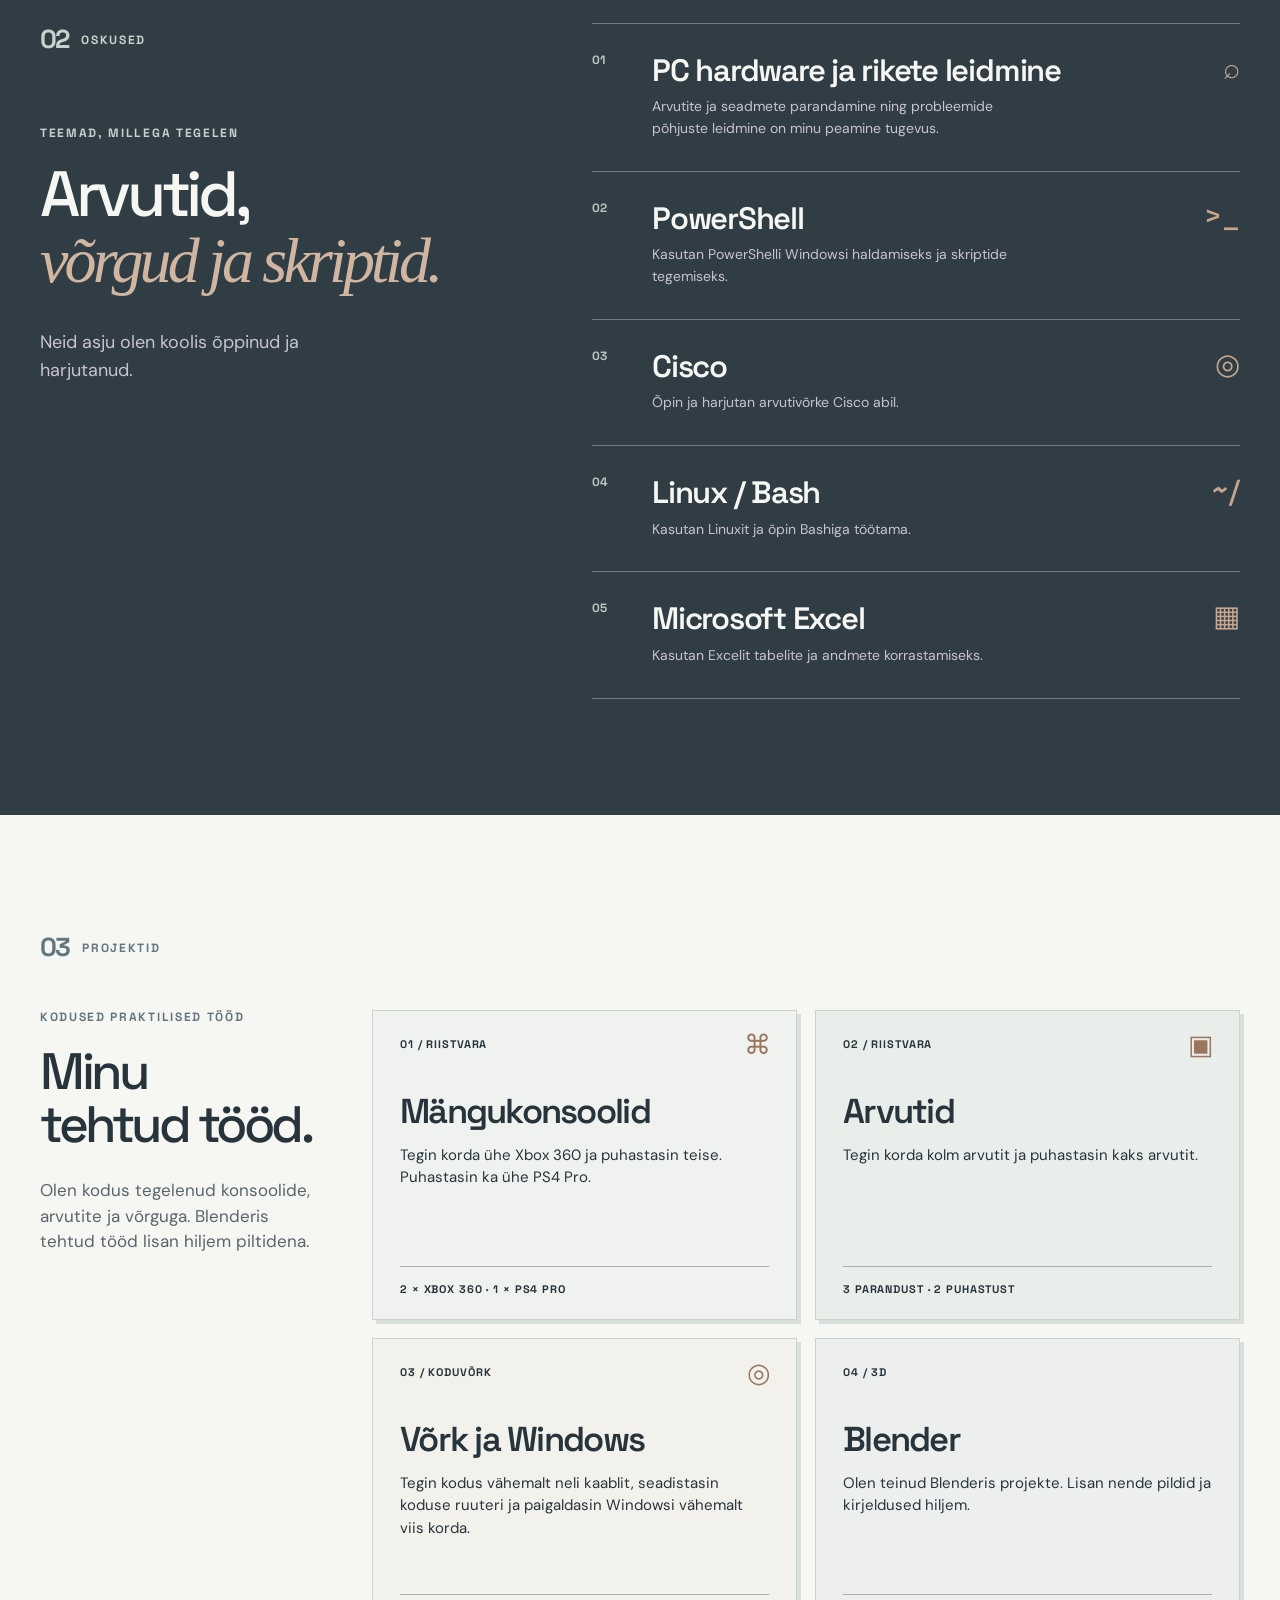
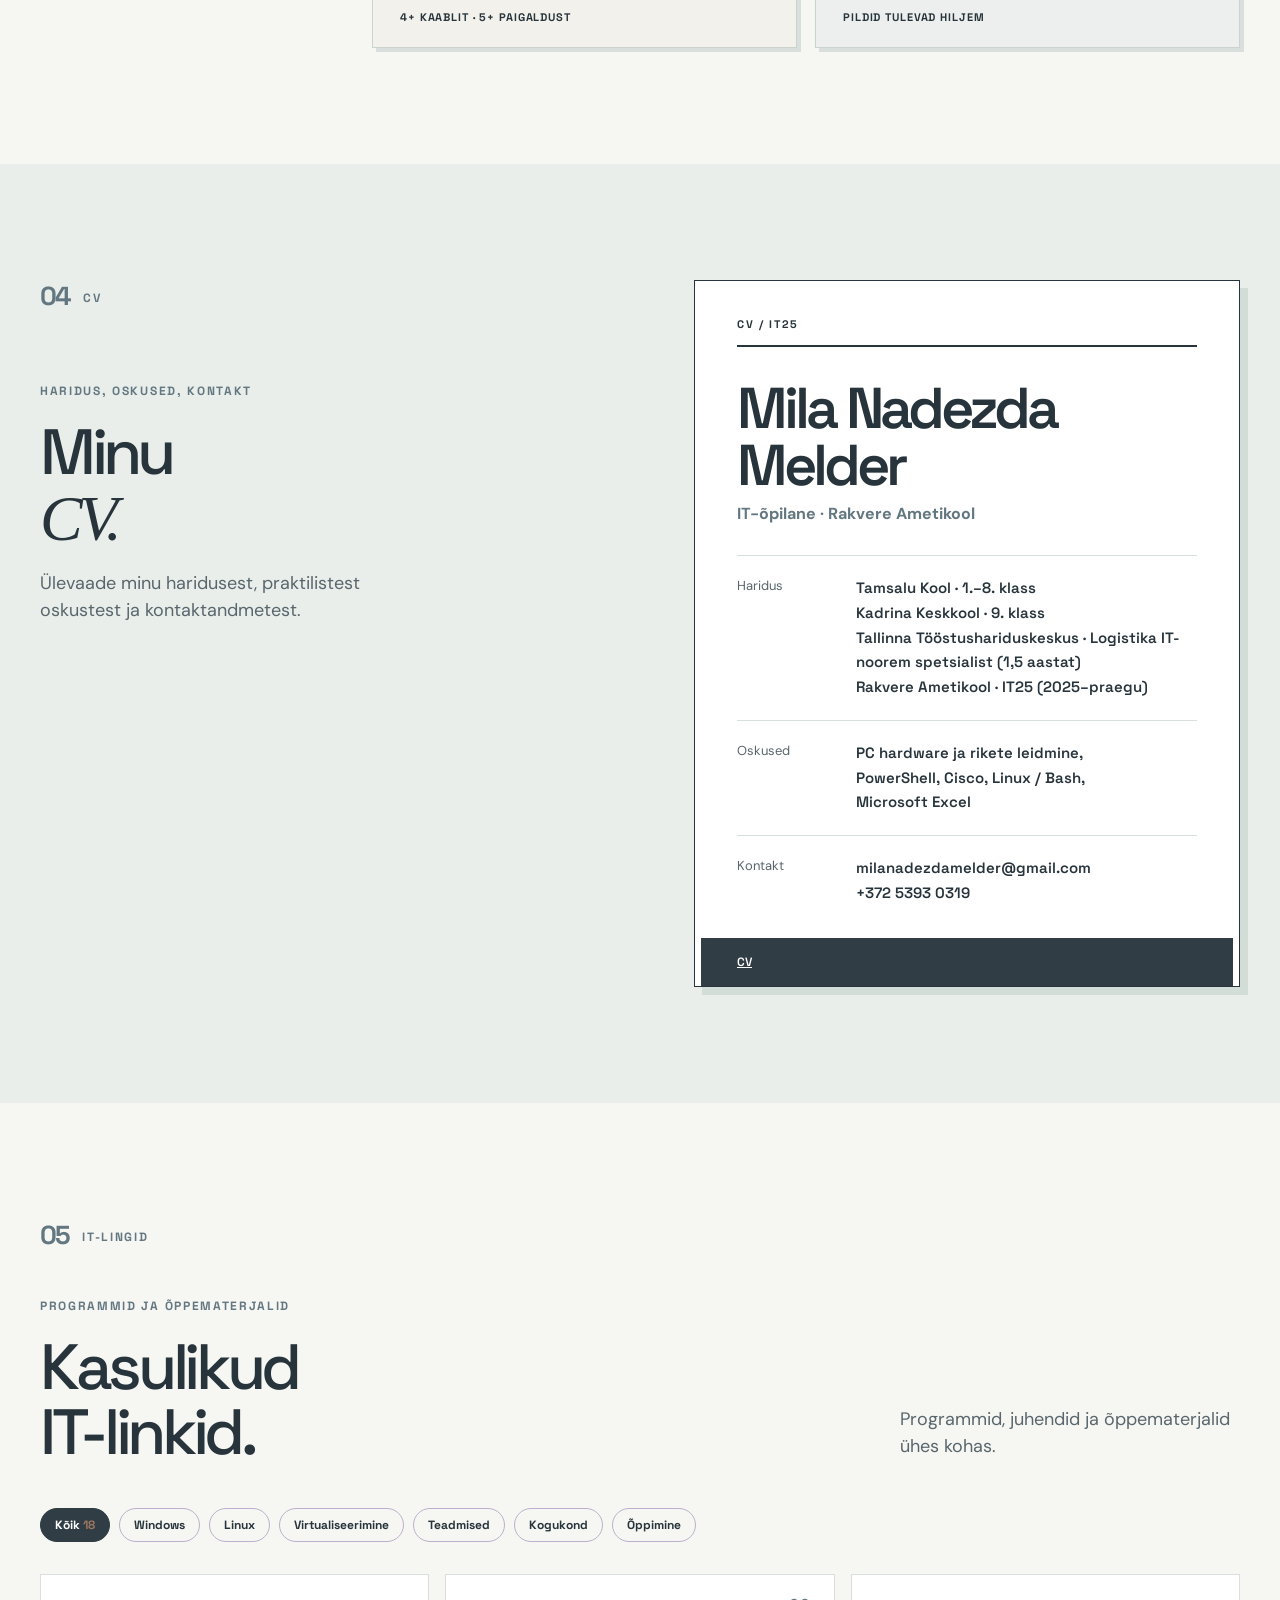
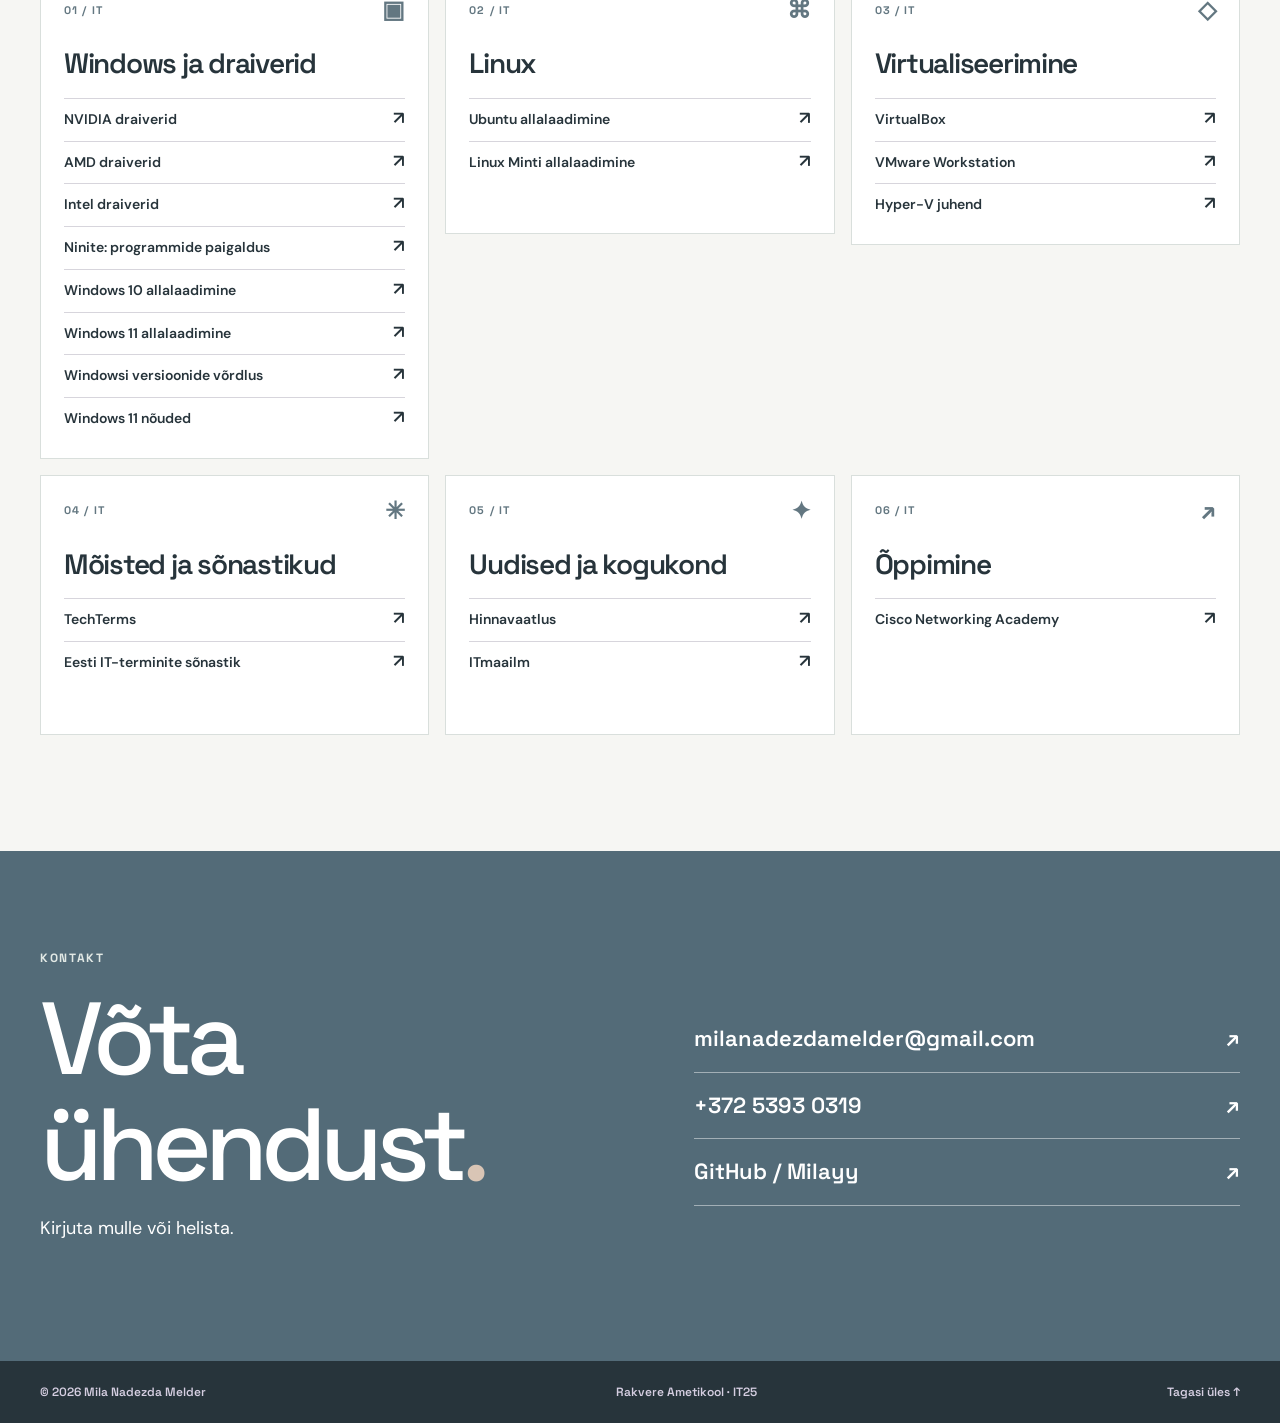
==== commit b3b76caa: "Update CV link and remove decorative symbols" ====
--- a/index.html
+++ b/index.html
@@ -45,13 +45,13 @@
             <a class="button button-dark" href="#minust"><span data-i18n="meetMila">Minust lähemalt</span><span aria-hidden="true">↗</span></a>
             <a class="text-link" href="#lingid"><span data-i18n="exploreLinks">Vaata IT-linke</span><span aria-hidden="true">→</span></a>
           </div>
-          <div class="hero-note"><span class="note-star" aria-hidden="true">✳</span><span data-i18n="heroNote">Alustasin õpinguid 2025. aastal.</span></div>
+          <div class="hero-note"><span data-i18n="heroNote">Alustasin õpinguid 2025. aastal.</span></div>
         </div>
         <div class="hero-art" aria-label="Mila nimega abstraktne graafiline kujundus" role="img">
           <div class="art-grid" aria-hidden="true"></div>
           <div class="art-sun" aria-hidden="true"></div>
           <div class="art-frame" aria-hidden="true"><span class="art-initial">M</span><span class="art-slash">/</span><span class="art-initial art-second">M</span></div>
-          <div class="art-sticker art-sticker-top">IT25 <span aria-hidden="true">✳</span></div>
+          <div class="art-sticker art-sticker-top">IT25</div>
           <div class="art-sticker art-sticker-bottom">RAKVERE<br>ESTONIA</div>
           <div class="art-caption" data-i18n="artCaption">MILA / NADEZDA / MELDER</div>
         </div>
@@ -71,7 +71,7 @@
           <div><span data-i18n="factSince">Õpingute algus</span><strong>2025</strong></div>
         </div>
       </div>
-      <div class="about-aside"><span class="aside-spark" aria-hidden="true">✦</span><p data-i18n="asideText">Uusi töid ja pilte lisan portfooliosse hiljem juurde.</p><span class="aside-rule"></span><span class="aside-signature">M. N. M.</span></div>
+      <div class="about-aside"><p data-i18n="asideText">Uusi töid ja pilte lisan portfooliosse hiljem juurde.</p><span class="aside-rule"></span><span class="aside-signature">M. N. M.</span></div>
     </section>
 
     <section class="skills section-pad" id="oskused" aria-labelledby="skills-title">
@@ -99,7 +99,7 @@
           <article class="project-card"><span class="project-number">01 / <span data-i18n="projectHardware">RIISTVARA</span></span><span class="project-icon" aria-hidden="true">⌘</span><h3 data-i18n="projectConsolesTitle">Mängukonsoolid</h3><p data-i18n="projectConsolesCopy">Tegin korda ühe Xbox 360 ja puhastasin teise. Puhastasin ka ühe PS4 Pro.</p><span class="project-detail">2 × XBOX 360 · 1 × PS4 PRO</span></article>
           <article class="project-card"><span class="project-number">02 / <span data-i18n="projectHardware">RIISTVARA</span></span><span class="project-icon" aria-hidden="true">▣</span><h3 data-i18n="projectComputersTitle">Arvutid</h3><p data-i18n="projectComputersCopy">Tegin korda kolm arvutit ja puhastasin kaks arvutit.</p><span class="project-detail" data-i18n="projectComputersDetail">3 PARANDUST · 2 PUHASTUST</span></article>
           <article class="project-card"><span class="project-number">03 / <span data-i18n="projectNetwork">KODUVÕRK</span></span><span class="project-icon" aria-hidden="true">◎</span><h3 data-i18n="projectNetworkTitle">Võrk ja Windows</h3><p data-i18n="projectNetworkCopy">Tegin kodus vähemalt neli kaablit, seadistasin koduse ruuteri ja paigaldasin Windowsi vähemalt viis korda.</p><span class="project-detail" data-i18n="projectNetworkDetail">4+ KAABLIT · 5+ PAIGALDUST</span></article>
-          <article class="project-card"><span class="project-number">04 / <span data-i18n="projectCreative">3D</span></span><span class="project-icon" aria-hidden="true">✳</span><h3>Blender</h3><p data-i18n="projectBlenderCopy">Olen teinud Blenderis projekte. Lisan nende pildid ja kirjeldused hiljem.</p><span class="project-detail" data-i18n="projectBlenderDetail">PILDID TULEVAD HILJEM</span></article>
+          <article class="project-card"><span class="project-number">04 / <span data-i18n="projectCreative">3D</span></span><h3>Blender</h3><p data-i18n="projectBlenderCopy">Olen teinud Blenderis projekte. Lisan nende pildid ja kirjeldused hiljem.</p><span class="project-detail" data-i18n="projectBlenderDetail">PILDID TULEVAD HILJEM</span></article>
         </div>
       </div>
     </section>
@@ -113,13 +113,13 @@
           <p data-i18n="cvIntro">Ülevaade minu haridusest, praktilistest oskustest ja kontaktandmetest.</p>
         </div>
         <div class="cv-paper">
-          <div class="cv-paper-top"><span>CV / IT25</span><span class="cv-paper-symbol" aria-hidden="true">✳</span></div>
+          <div class="cv-paper-top"><span>CV / IT25</span></div>
           <h3>Mila Nadezda<br>Melder</h3>
           <p class="cv-role" data-i18n="cvRole">IT õpilane · Rakvere Ametikool</p>
           <div class="cv-line"><span data-i18n="cvEducation">Haridus</span><strong><span data-i18n="cvBasic">Tamsalu Kool · 1.–8. klass<br>Kadrina Keskkool · 9. klass<br>Tallinna Tööstushariduskeskus · Logistika IT-noorem spetsialist (1,5 aastat)<br>Rakvere Ametikool · IT25 (2025–praegu)</span></strong></div>
-          <div class="cv-line"><span data-i18n="cvSkills">Oskused</span><strong data-i18n="cvSkillsValue">PC hardware ja rikete leidmine,<br>PowerShell, Cisco, Linux / Bash,<br>Microsoft Excel</strong></div>
+          <div class="cv-line"><span data-i18n="cvSkills">Oskused</span><strong data-i18n="cvSkillsValue">Arvutite hooldus ja rikete leidmine,<br>PowerShell, Cisco, Linux, Microsoft Excel,<br>RJ45 võrgukaablite valmistamine ja koduruuterite seadistamine</strong></div>
           <div class="cv-line"><span data-i18n="cvContacts">Kontakt</span><strong><a href="mailto:milanadezdamelder@gmail.com">milanadezdamelder@gmail.com</a><br><a href="tel:+37253930319">+372 5393 0319</a></strong></div>
-          <div class="cv-paper-bottom"><span data-i18n="cvFullLater">Täielik CV tuleb hiljem.</span></div>
+          <div class="cv-paper-bottom"><a href="cv.html" data-i18n="cvFullLater">Täieliku CV nägemiseks vajuta siia</a></div>
         </div>
       </div>
     </section>
--- a/styles.css
+++ b/styles.css
@@ -17,7 +17,7 @@
 
 .resources>.section-index{margin-bottom:46px}.resources-heading{display:grid;grid-template-columns:1fr 340px;gap:60px;align-items:end}.resources-heading>p{color:var(--ink-soft);font-size:18px;line-height:1.5;margin:0 0 6px}.resource-controls{display:flex;flex-wrap:wrap;gap:9px;margin:42px 0 32px}.resource-controls button{background:transparent;color:var(--ink);border:1px solid #bdb0cc;border-radius:30px;padding:10px 14px;font:700 12px/1 var(--display);transition:background .2s,color .2s}.resource-controls button:hover{background:#e9def9}.resource-controls button.active{background:var(--ink);border-color:var(--ink);color:#fff}.resource-controls button span{color:var(--coral)}.resource-grid{display:grid;grid-template-columns:repeat(3,1fr);gap:16px}.resource-card{background:var(--white);border:1px solid #bfb1ce;min-height:260px;padding:23px 23px 18px;display:flex;flex-direction:column;transition:transform .2s,box-shadow .2s}.resource-card:hover{transform:translateY(-4px);box-shadow:6px 6px 0 #c4b3e5}.resource-card:nth-child(3n+2){background:#f3eafd}.resource-card:nth-child(3n+3){background:#e7f5ef}.resource-card-head{display:flex;justify-content:space-between;align-items:center;color:var(--violet);font:700 11px/1 var(--display);letter-spacing:.1em}.resource-card-head span:last-child{font-size:24px;letter-spacing:0;color:var(--coral)}.resource-card h3{font:600 28px/1.1 var(--display);letter-spacing:-.045em;margin:26px 0 19px}.resource-card ul{padding:0;margin:0;list-style:none}.resource-card li{border-top:1px solid #251a402e}.resource-card li a{display:flex;justify-content:space-between;gap:12px;padding:10px 0;text-decoration:none;font-size:14px;font-weight:600}.resource-card li a:hover{color:var(--violet)}.resource-card li a span:last-child{font-size:18px;line-height:1}.resource-credit{margin:28px 0 0;color:var(--ink-soft);font-size:12px}.resource-credit a{text-underline-offset:3px}
 
-.contact{background:var(--violet);color:#fff;overflow:hidden}.contact-inner{display:grid;grid-template-columns:1fr 1fr;gap:9%;padding-top:100px;padding-bottom:100px;position:relative}.contact-inner:after{content:'✳';position:absolute;right:12%;bottom:-144px;font:300 360px/1 var(--serif);color:#ffffff12;pointer-events:none}.contact .section-kicker{color:#d7f5e8}.contact h2{font-size:clamp(58px,8vw,112px)}.contact h2 span{color:var(--coral)}.contact p:not(.section-kicker){font-size:18px;max-width:350px}.contact-details{align-self:center;z-index:1}.contact-details a{display:flex;justify-content:space-between;gap:20px;padding:19px 0;border-bottom:1px solid #ffffff75;text-decoration:none;font:600 clamp(15px,2vw,22px)/1.25 var(--display);overflow-wrap:anywhere}.contact-details a:hover{color:#d5f1e7}.contact-details a span{font-size:22px;flex-shrink:0}.footer{background:var(--ink);color:#d5cee1}.footer-inner{display:flex;justify-content:space-between;gap:20px;align-items:center;padding-top:24px;padding-bottom:24px;font:600 12px/1.2 var(--display)}.footer a{text-decoration:none}.footer a:hover{text-decoration:underline}
+.contact{background:var(--violet);color:#fff;overflow:hidden}.contact-inner{display:grid;grid-template-columns:1fr 1fr;gap:9%;padding-top:100px;padding-bottom:100px;position:relative}.contact .section-kicker{color:#d7f5e8}.contact h2{font-size:clamp(58px,8vw,112px)}.contact h2 span{color:var(--coral)}.contact p:not(.section-kicker){font-size:18px;max-width:350px}.contact-details{align-self:center;z-index:1}.contact-details a{display:flex;justify-content:space-between;gap:20px;padding:19px 0;border-bottom:1px solid #ffffff75;text-decoration:none;font:600 clamp(15px,2vw,22px)/1.25 var(--display);overflow-wrap:anywhere}.contact-details a:hover{color:#d5f1e7}.contact-details a span{font-size:22px;flex-shrink:0}.footer{background:var(--ink);color:#d5cee1}.footer-inner{display:flex;justify-content:space-between;gap:20px;align-items:center;padding-top:24px;padding-bottom:24px;font:600 12px/1.2 var(--display)}.footer a{text-decoration:none}.footer a:hover{text-decoration:underline}
 
 @media(max-width:1100px){.header-inner{gap:16px}.header-inner nav{gap:13px}.header-inner nav a{font-size:12px}.about{grid-template-columns:100px minmax(0,1fr);gap:30px}.about-aside{grid-column:2;width:260px;margin-top:4px}.hero-art{height:480px}.art-frame{inset:70px 25px 55px 15px}.art-sticker-top{right:-5px}}
 @media(max-width:800px){.wrap{width:min(100% - 40px,640px)}.section-pad{padding-top:84px;padding-bottom:84px}.header-inner{min-height:70px}.menu-toggle{display:block;margin-left:auto;border:1px solid var(--ink);background:transparent;border-radius:6px;padding:8px 10px;font:700 12px/1 var(--display)}.header-inner nav{display:none;position:absolute;left:0;right:0;top:70px;margin:0;background:var(--paper);padding:15px 20px 22px;border-bottom:1px solid var(--ink);box-shadow:0 12px 20px #251a401b;flex-direction:column;align-items:flex-start;gap:0}.header-inner nav.open{display:flex}.header-inner nav a{font-size:15px;padding:10px 0;width:100%}.hero-inner{grid-template-columns:1fr;gap:0;padding-top:70px}.hero h1{font-size:clamp(66px,12vw,110px);margin-top:26px}.hero-note{margin-top:32px}.hero-art{width:min(500px,95%);height:420px;margin:12px auto 0}.art-frame{inset:45px 35px 42px 30px}.art-sun{width:140px;height:140px}.art-sticker-bottom{bottom:50px}.hero-bottom{margin-top:12px}.about{grid-template-columns:1fr;gap:25px}.about-aside{grid-column:1;margin:8px 0 0}.skills-grid,.work-layout,.cv-layout,.contact-inner{grid-template-columns:1fr;gap:48px}.skills .section-index,.cv .section-index{margin-bottom:45px}.skills .section-heading>p:last-child{margin-bottom:0}.work>.section-index,.resources>.section-index{margin-bottom:32px}.work-card{min-height:300px}.cv-paper{max-width:540px}.resources-heading{grid-template-columns:1fr;gap:20px}.resources-heading>p{max-width:540px}.resource-grid{grid-template-columns:repeat(2,1fr)}.contact-inner{padding-top:80px;padding-bottom:80px}.footer-inner{flex-wrap:wrap}}
